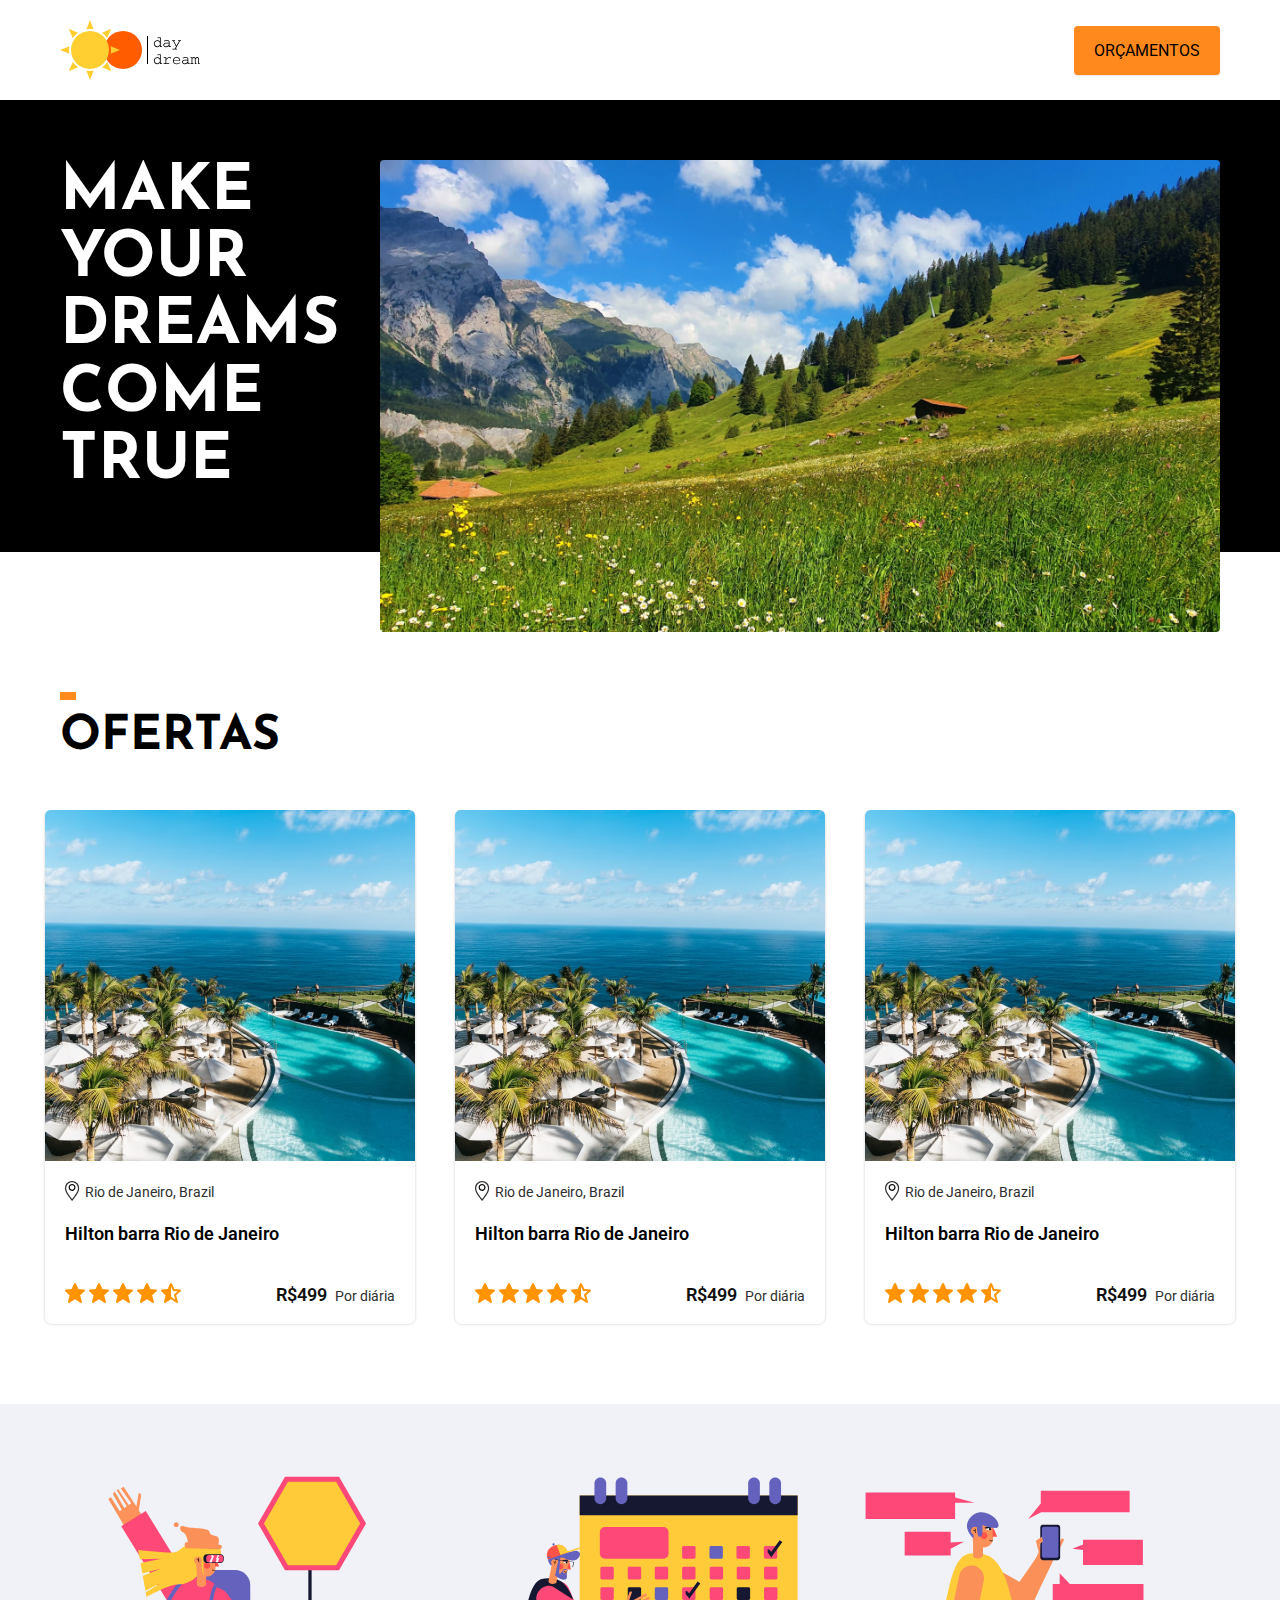
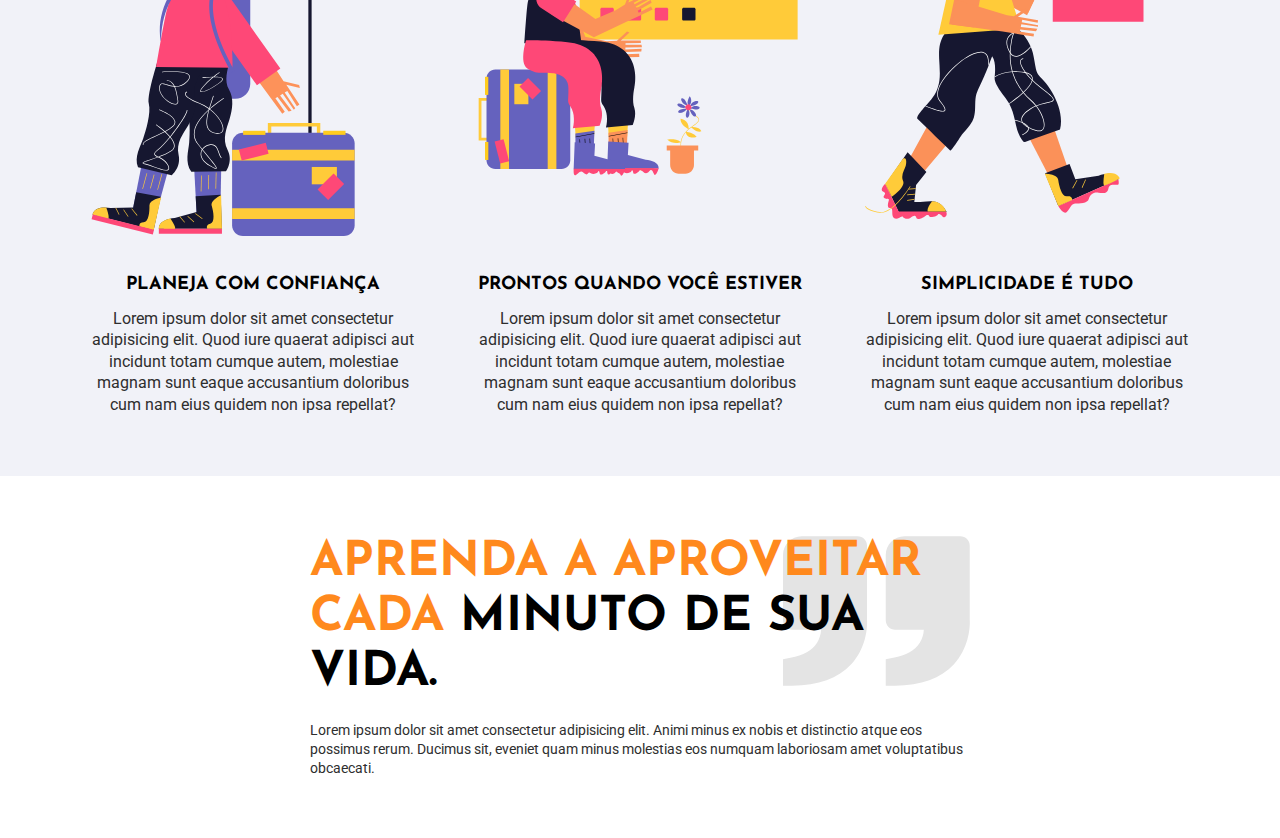
==== index.html @ c928464c "criação da seção de depoimentos" ====
<!DOCTYPE html>
<html lang="pt-br">

<head>
  <meta charset="UTF-8">
  <meta http-equiv="X-UA-Compatible" content="IE=edge">
  <meta name="viewport" content="width=device-width, initial-scale=1.0">

  <title>Day Dream - Home</title>
  <meta name="description" content="Make your dreams come true">

  <!-- CSS -->
  <link rel="icon" href="./img/logos/favicon.svg" type="image/svg+xml">
  <link rel="preload" href="./style/style.css" as="style">
  <link rel="stylesheet" href="./style/style.css">

  <!-- Fonts -->
  <link rel="preconnect" href="https://fonts.googleapis.com">
  <link rel="preconnect" href="https://fonts.gstatic.com" crossorigin>
  <link href="https://fonts.googleapis.com/css2?family=Josefin+Sans:wght@200;400;700&family=Roboto:wght@300;400;700&display=swap" rel="stylesheet">
</head>

<body>
  <header class="header-bg">
    <div class="container header">
      <a href="./">
        <img src="./img/day-dream.svg" alt="Day Dream logo">
      </a>

      <a href="./" class="botao">Orçamentos</a>
    </div>
  </header>

  <section class="introducao-bg" aria-label="Introdução">
    <div class="container introducao">
      <div class="introducao-conteudo">
        <h1>Make Your Dreams Come True</h1>
      </div>
      <picture>
        <source media="(max-width: 800px)" srcset="./img/fotos/foto-introducao.jpg">
        <img src="./img/fotos/foto-introducao.jpg" alt="Foto Suiça">
      </picture>
    </div>
  </section>

  <article class="ofertas-lista">
    <h2 class="container ofertas">Ofertas</h2>
    <ul>
      <a href="./">
        <li class="oferta-card">
          <img src="./img/fotos/foto-card.png" alt="Foto card">
          <div class="card-conteudo">
            <span class="card-localizacao color-2">Rio de Janeiro, Brazil</span>
            <p>Hilton barra Rio de Janeiro</p>
            <img class="card-stars" src="./img/icons/stars-rating.svg" alt="avaliacao">
            <p class="card-valor color-2">R$499 <span>Por diária</span></p>
          </div>
        </li>
      </a>
      <a href="./">
        <li class="oferta-card">
          <img src="./img/fotos/foto-card.png" alt="Foto card">
          <div class="card-conteudo">
            <span class="card-localizacao color-2">Rio de Janeiro, Brazil</span>
            <p>Hilton barra Rio de Janeiro</p>
            <img class="card-stars" src="./img/icons/stars-rating.svg" alt="avaliacao">
            <p class="card-valor color-2">R$499 <span>Por diária</span></p>
          </div>
        </li>
      </a>
      <a href="./">
        <li class="oferta-card">
          <img src="./img/fotos/foto-card.png" alt="Foto card">
          <div class="card-conteudo">
            <span class="card-localizacao color-2">Rio de Janeiro, Brazil</span>
            <p>Hilton barra Rio de Janeiro</p>
            <img class="card-stars" src="./img/icons/stars-rating.svg" alt="avaliacao">
            <p class="card-valor color-2">R$499 <span>Por diária</span></p>
          </div>
        </li>
      </a>
    </ul>
  </article>

  <section class="vantagens-bg" aria-label="Vantagens">
    <div class="vantagens container">
      <ul>
        <li>
          <img src="./img/illustrations/vantagens-img-2.svg" alt="Ilustração 2">
          <div class="vantagens-conteudo">
            <h3>Planeja com confiança</h3>
            <p>Lorem ipsum dolor sit amet consectetur adipisicing elit. Quod iure quaerat adipisci aut incidunt totam cumque autem, molestiae magnam sunt eaque accusantium doloribus cum nam eius quidem non ipsa repellat?</p>
          </div>
        </li>
        <li>
          <img src="./img/illustrations/vantagens-img-1.svg" alt="Ilustração 1">
          <div class="vantagens-conteudo">
            <h3>Prontos quando você estiver</h3>
            <p>Lorem ipsum dolor sit amet consectetur adipisicing elit. Quod iure quaerat adipisci aut incidunt totam cumque autem, molestiae magnam sunt eaque accusantium doloribus cum nam eius quidem non ipsa repellat?</p>
          </div>
        </li>
        <li>
          <img src="./img/illustrations/vantagens-img-3.svg" alt="Ilustração 3">
          <div class="vantagens-conteudo">
            <h3>Simplicidade é tudo</h3>
            <p>Lorem ipsum dolor sit amet consectetur adipisicing elit. Quod iure quaerat adipisci aut incidunt totam cumque autem, molestiae magnam sunt eaque accusantium doloribus cum nam eius quidem non ipsa repellat?</p>
          </div>
        </li>
      </ul>
    </div>
  </section>

  <article class="depoimento-bg">
    <div class="container depoimento">
      <h2 class="color-5">Aprenda a aproveitar cada <span class="color-1">minuto de sua vida.</span></h2>
      <p>Lorem ipsum dolor sit amet consectetur adipisicing elit.
        Animi minus ex nobis et distinctio atque eos possimus rerum.
        Ducimus sit, eveniet quam minus molestias eos numquam laboriosam amet voluptatibus obcaecati.</p>
    </div>
  </article>
</body>

</html>
---- style/style.css ----
/* Global */
@import "./global/global.css";
@import "./global/header.css";

/* Utilidades */
@import "./utilidades/cores.css";
@import "./utilidades/componentes.css";

/* Home */
@import "./home/introducao.css";
@import "./home/ofertas.css";
@import "./home/vantagens.css";
@import "./home/depoimento.css";
---- style/style.css ----
/* Global */
@import "./global/global.css";
@import "./global/header.css";

/* Utilidades */
@import "./utilidades/cores.css";
@import "./utilidades/componentes.css";

/* Home */
@import "./home/introducao.css";
@import "./home/ofertas.css";
@import "./home/vantagens.css";
@import "./home/depoimento.css";
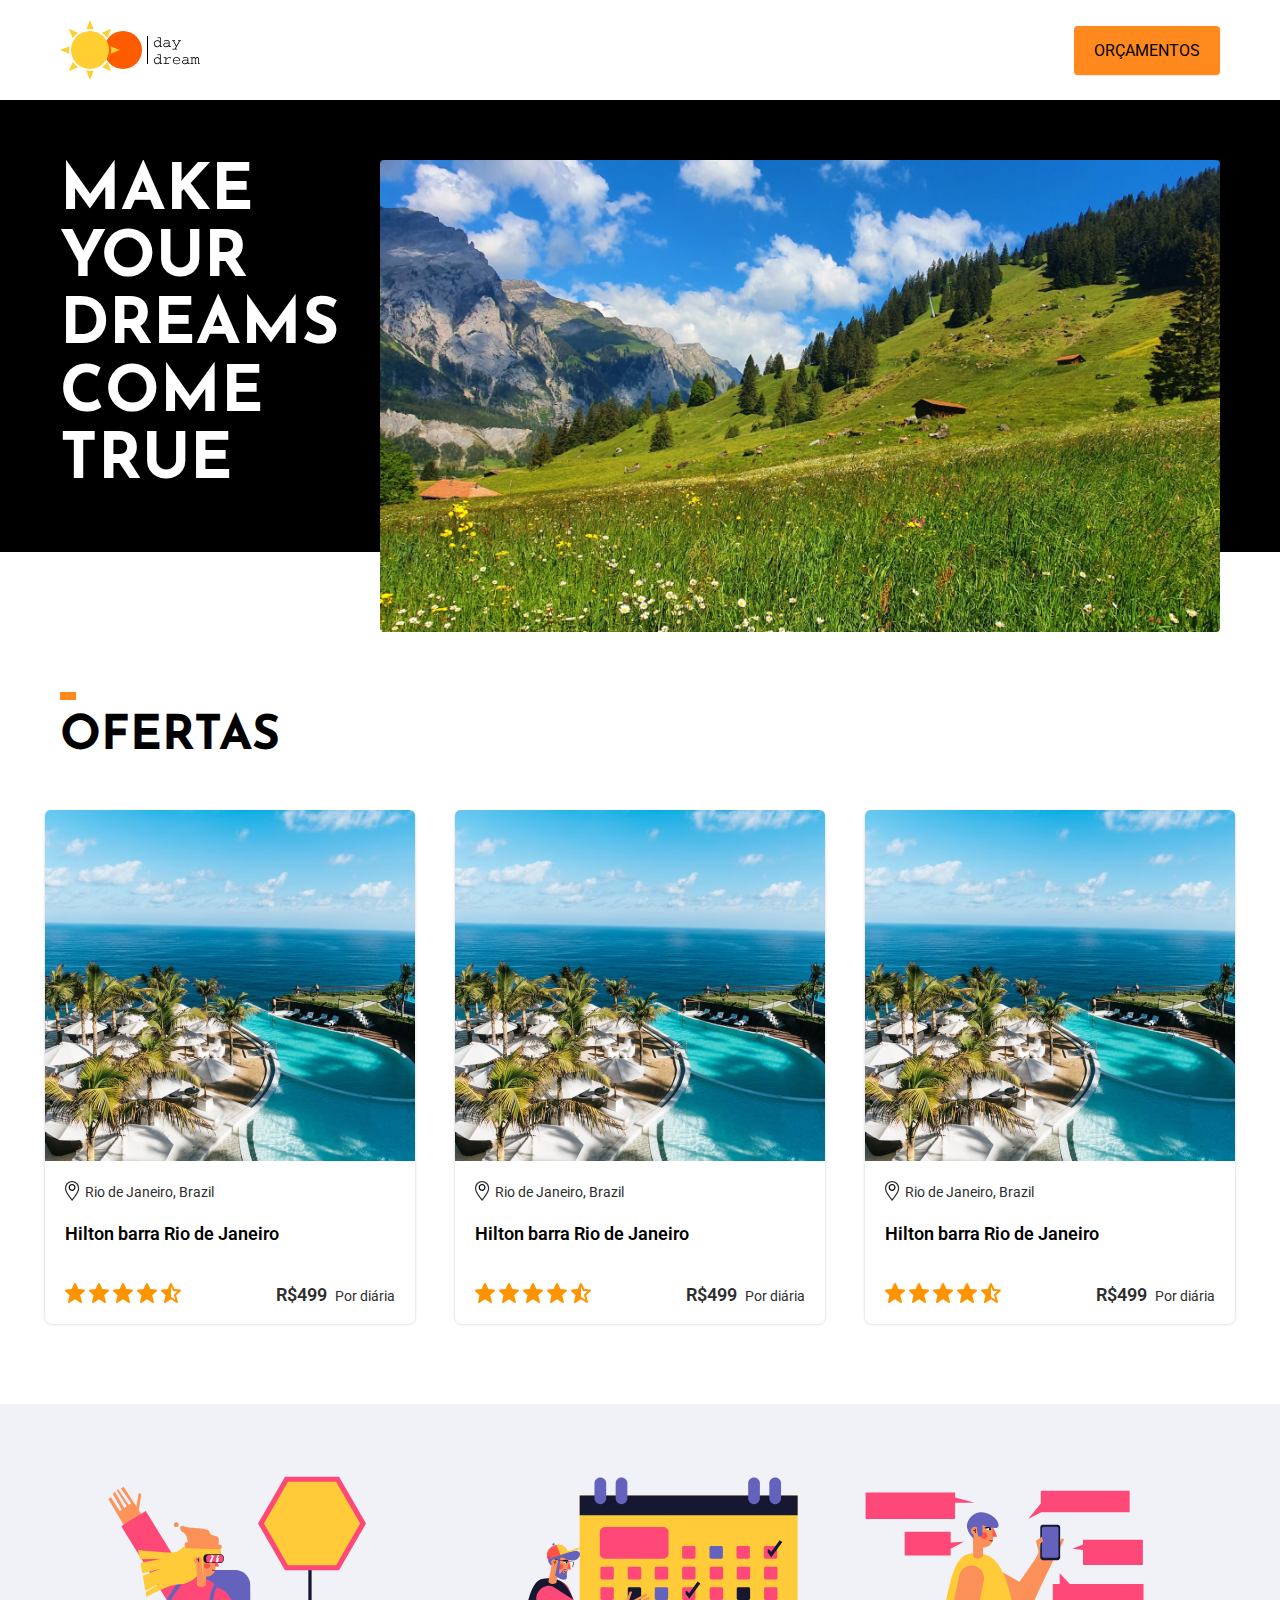
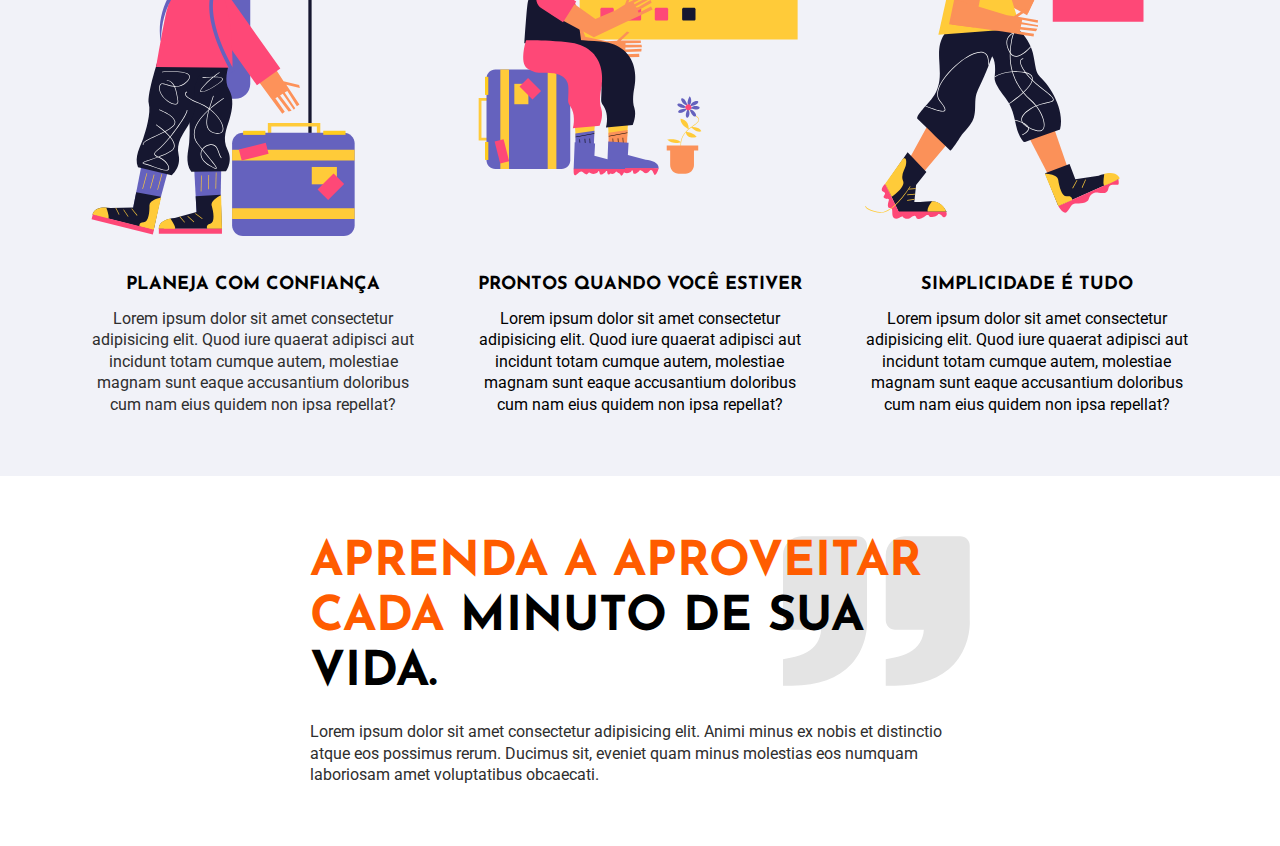
==== commit 9b447e49: "ajustes na seção de depoimento e responsividade" ====
--- a/index.html
+++ b/index.html
@@ -50,10 +50,10 @@
         <li class="oferta-card">
           <img src="./img/fotos/foto-card.png" alt="Foto card">
           <div class="card-conteudo">
-            <span class="card-localizacao color-2">Rio de Janeiro, Brazil</span>
+            <span class="card-localizacao color-3">Rio de Janeiro, Brazil</span>
             <p>Hilton barra Rio de Janeiro</p>
             <img class="card-stars" src="./img/icons/stars-rating.svg" alt="avaliacao">
-            <p class="card-valor color-2">R$499 <span>Por diária</span></p>
+            <p class="card-valor color-3">R$499 <span>Por diária</span></p>
           </div>
         </li>
       </a>
@@ -61,10 +61,10 @@
         <li class="oferta-card">
           <img src="./img/fotos/foto-card.png" alt="Foto card">
           <div class="card-conteudo">
-            <span class="card-localizacao color-2">Rio de Janeiro, Brazil</span>
+            <span class="card-localizacao color-3">Rio de Janeiro, Brazil</span>
             <p>Hilton barra Rio de Janeiro</p>
             <img class="card-stars" src="./img/icons/stars-rating.svg" alt="avaliacao">
-            <p class="card-valor color-2">R$499 <span>Por diária</span></p>
+            <p class="card-valor color-3">R$499 <span>Por diária</span></p>
           </div>
         </li>
       </a>
@@ -72,10 +72,10 @@
         <li class="oferta-card">
           <img src="./img/fotos/foto-card.png" alt="Foto card">
           <div class="card-conteudo">
-            <span class="card-localizacao color-2">Rio de Janeiro, Brazil</span>
+            <span class="card-localizacao color-3">Rio de Janeiro, Brazil</span>
             <p>Hilton barra Rio de Janeiro</p>
             <img class="card-stars" src="./img/icons/stars-rating.svg" alt="avaliacao">
-            <p class="card-valor color-2">R$499 <span>Por diária</span></p>
+            <p class="card-valor color-3">R$499 <span>Por diária</span></p>
           </div>
         </li>
       </a>
@@ -89,7 +89,7 @@
           <img src="./img/illustrations/vantagens-img-2.svg" alt="Ilustração 2">
           <div class="vantagens-conteudo">
             <h3>Planeja com confiança</h3>
-            <p>Lorem ipsum dolor sit amet consectetur adipisicing elit. Quod iure quaerat adipisci aut incidunt totam cumque autem, molestiae magnam sunt eaque accusantium doloribus cum nam eius quidem non ipsa repellat?</p>
+            <p class="color-3">Lorem ipsum dolor sit amet consectetur adipisicing elit. Quod iure quaerat adipisci aut incidunt totam cumque autem, molestiae magnam sunt eaque accusantium doloribus cum nam eius quidem non ipsa repellat?</p>
           </div>
         </li>
         <li>
@@ -112,8 +112,8 @@
 
   <article class="depoimento-bg">
     <div class="container depoimento">
-      <h2 class="color-5">Aprenda a aproveitar cada <span class="color-1">minuto de sua vida.</span></h2>
-      <p>Lorem ipsum dolor sit amet consectetur adipisicing elit.
+      <h2 class="color-6">Aprenda a aproveitar cada <span class="color-1">minuto de sua vida.</span></h2>
+      <p class="color-3">Lorem ipsum dolor sit amet consectetur adipisicing elit.
         Animi minus ex nobis et distinctio atque eos possimus rerum.
         Ducimus sit, eveniet quam minus molestias eos numquam laboriosam amet voluptatibus obcaecati.</p>
     </div>
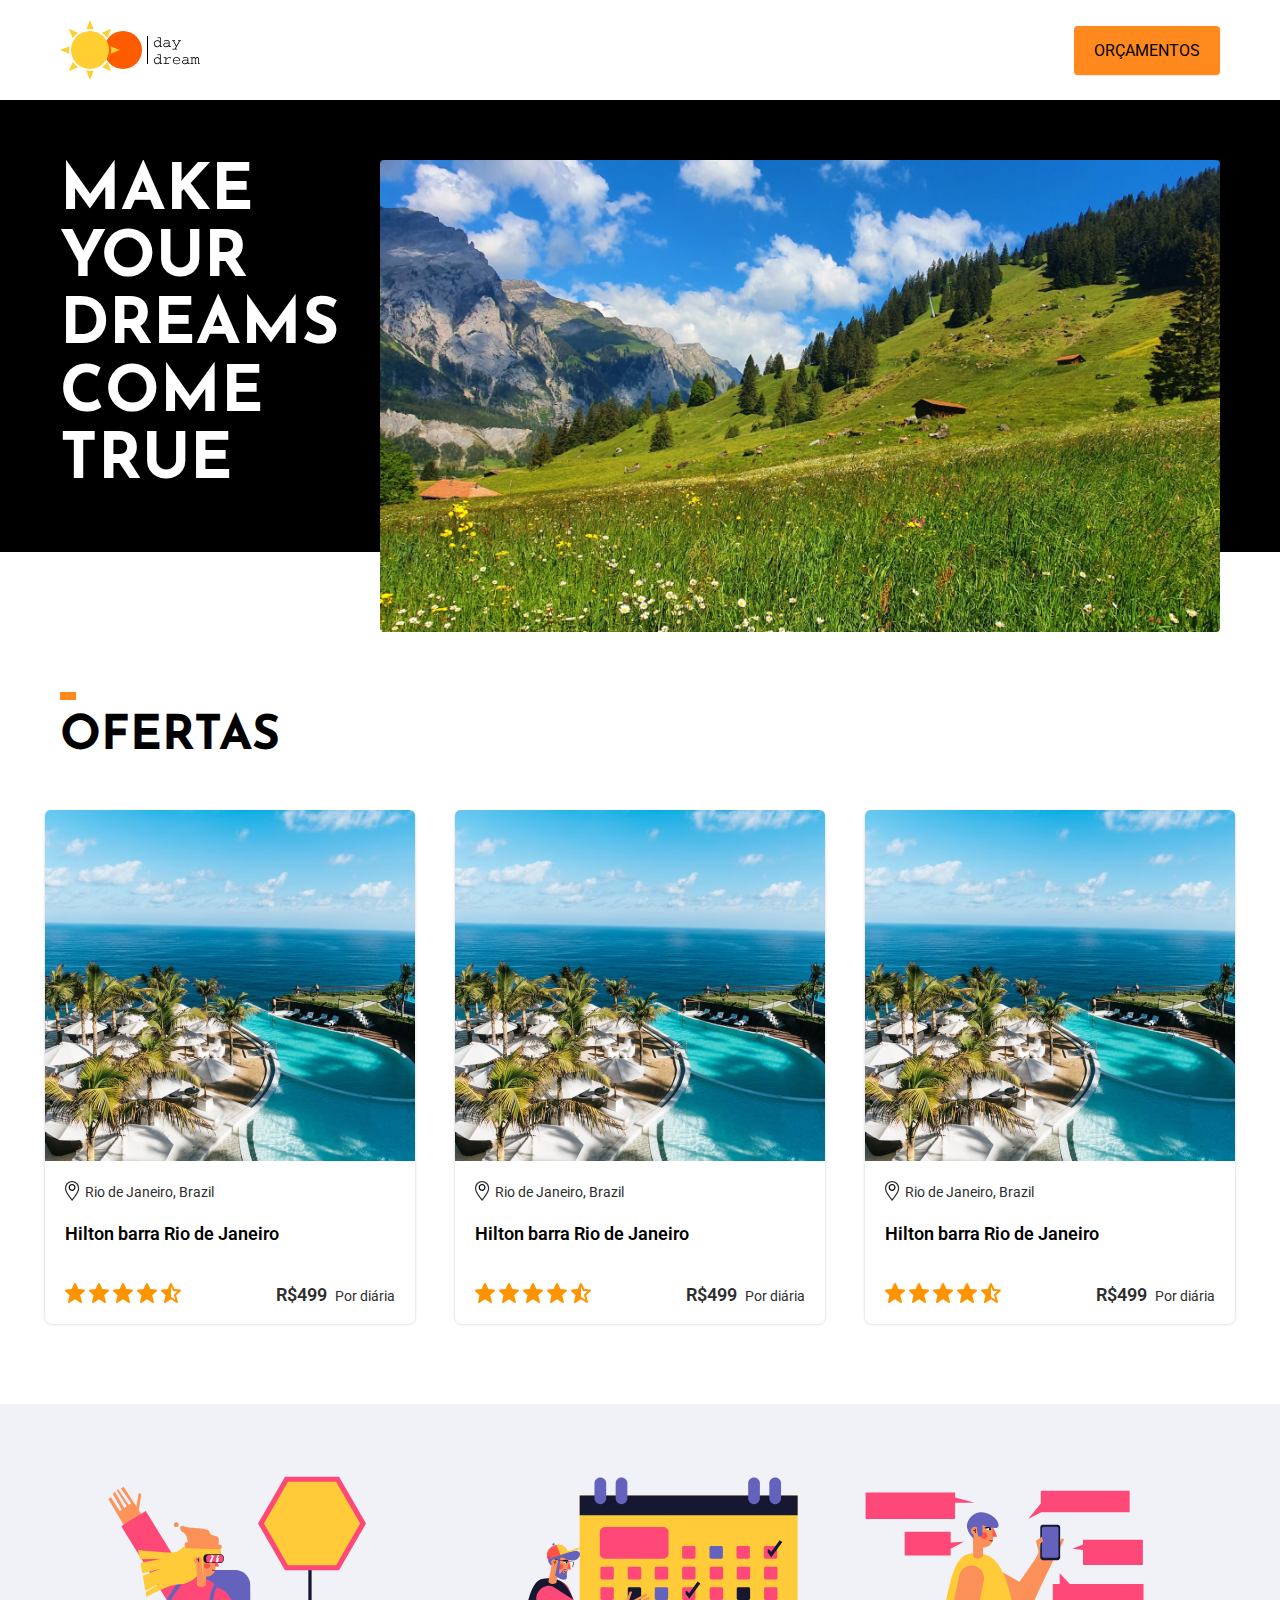
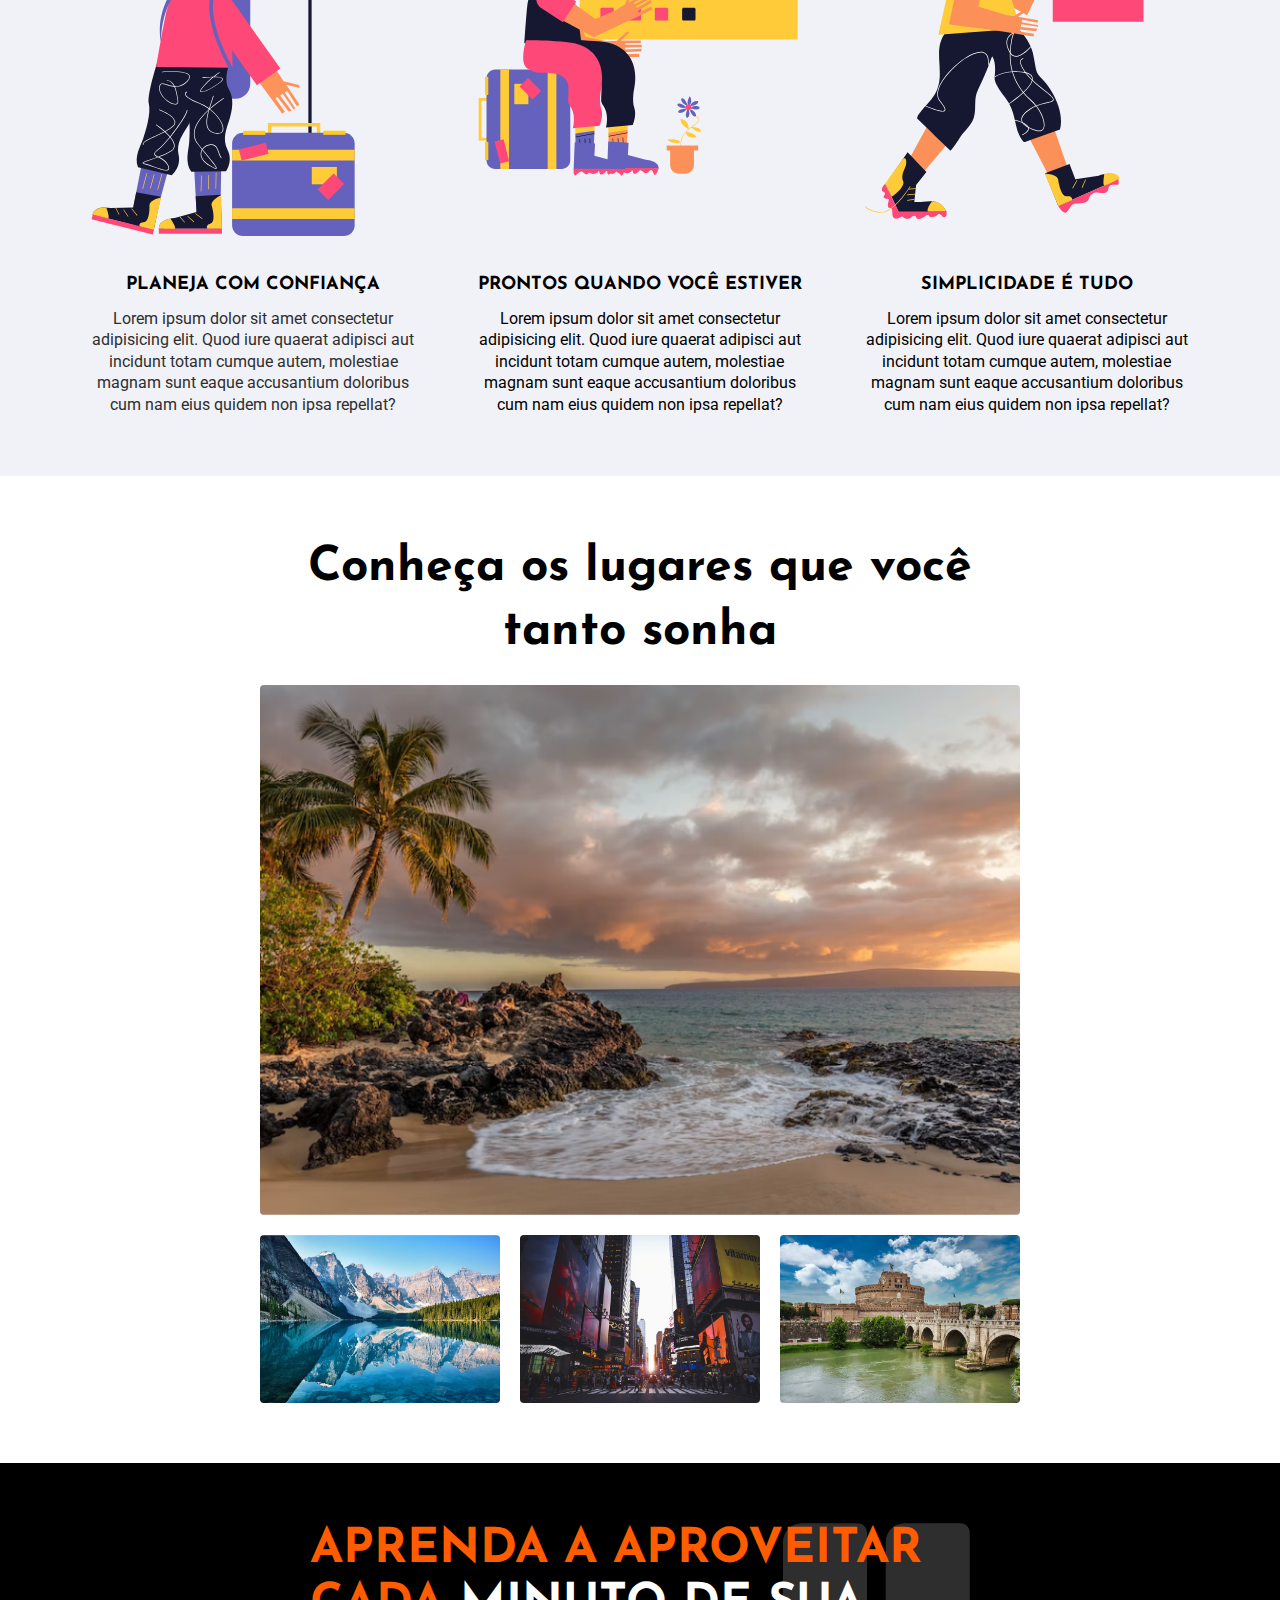
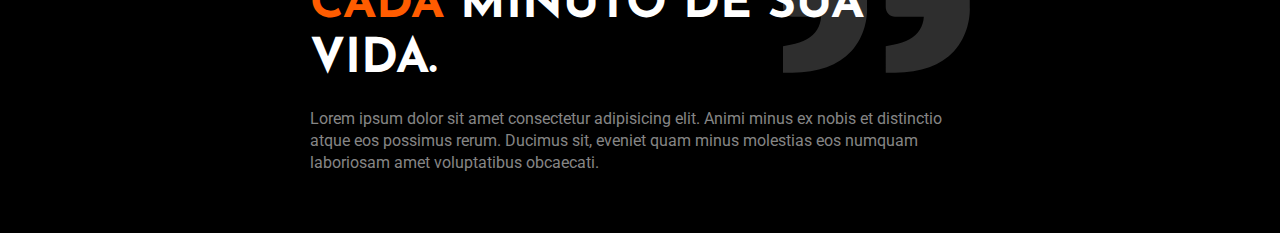
==== commit bd91c359: "criação da seção da galeria e ajustes na seção de depoimento" ====
--- a/index.html
+++ b/index.html
@@ -110,10 +110,22 @@
     </div>
   </section>
 
+  <section class="galeria-bg">
+    <div class="container galeria">
+      <h2>Conheça os lugares que você tanto sonha</h2>
+      <div class="galeria-imgs">
+        <img src="./img/fotos/landscape-1.png" alt="Paisagem 1">
+        <img src="./img/fotos/landscape-2.png" alt="Paisagem 2">
+        <img src="./img/fotos/landscape-3.png" alt="Paisagem 3">
+        <img src="./img/fotos/landscape-4.png" alt="Paisagem 4">
+      </div>
+    </div>
+  </section>
+
   <article class="depoimento-bg">
     <div class="container depoimento">
-      <h2 class="color-6">Aprenda a aproveitar cada <span class="color-1">minuto de sua vida.</span></h2>
-      <p class="color-3">Lorem ipsum dolor sit amet consectetur adipisicing elit.
+      <h2 class="color-6">Aprenda a aproveitar cada <span class="color-0">minuto de sua vida.</span></h2>
+      <p class="color-4">Lorem ipsum dolor sit amet consectetur adipisicing elit.
         Animi minus ex nobis et distinctio atque eos possimus rerum.
         Ducimus sit, eveniet quam minus molestias eos numquam laboriosam amet voluptatibus obcaecati.</p>
     </div>
--- a/style/style.css
+++ b/style/style.css
@@ -11,3 +11,4 @@
 @import "./home/ofertas.css";
 @import "./home/vantagens.css";
 @import "./home/depoimento.css";
+@import "./home/galeria.css";
--- a/style/style.css
+++ b/style/style.css
@@ -11,3 +11,4 @@
 @import "./home/ofertas.css";
 @import "./home/vantagens.css";
 @import "./home/depoimento.css";
+@import "./home/galeria.css";
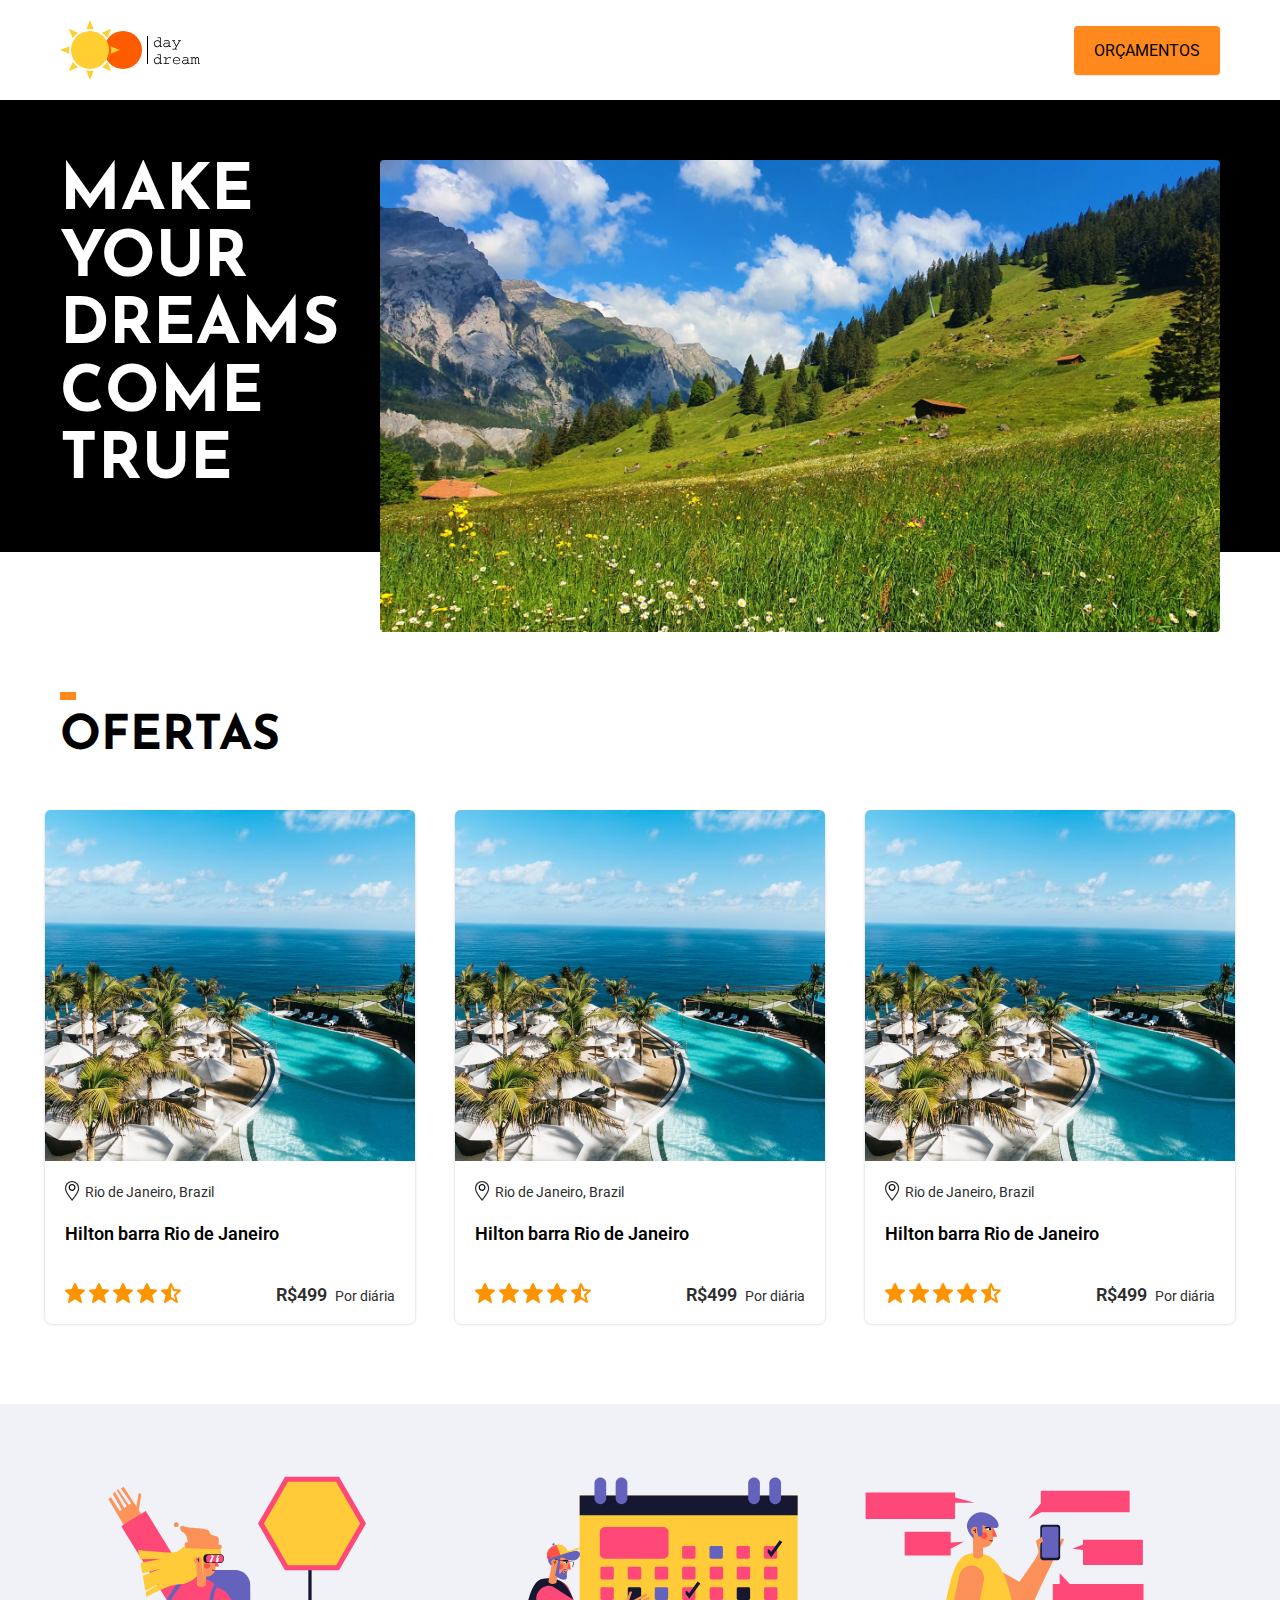
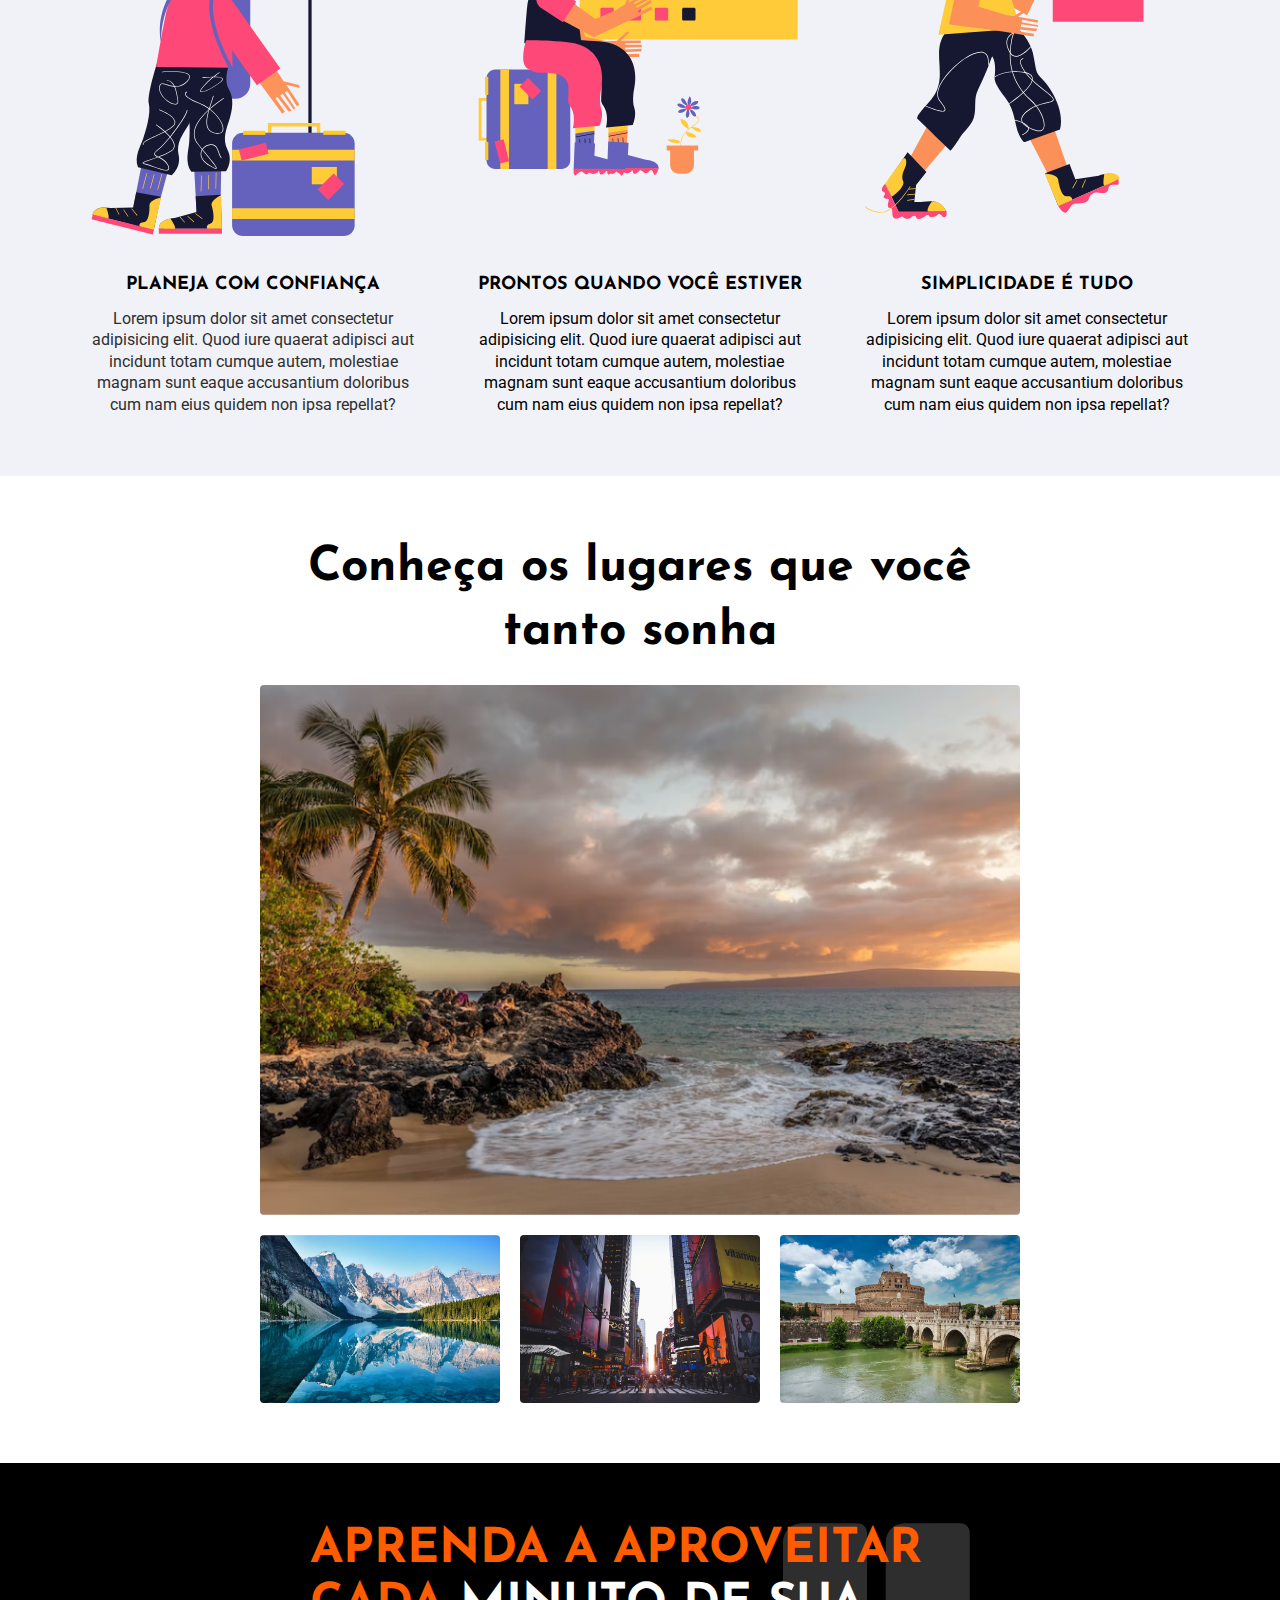
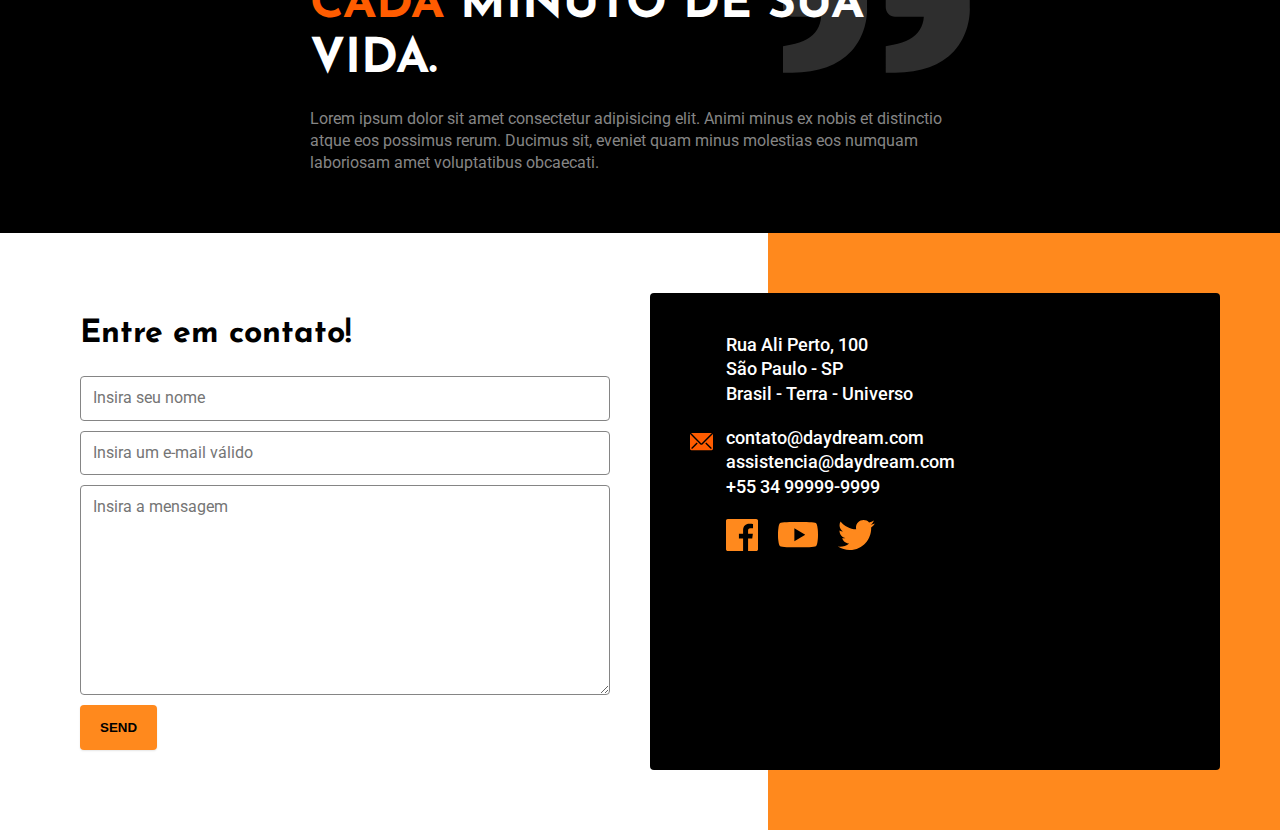
==== commit 55721dc1: "criação da seção de contato" ====
--- a/index.html
+++ b/index.html
@@ -110,7 +110,7 @@
     </div>
   </section>
 
-  <section class="galeria-bg">
+  <section class="galeria-bg" aria-label="Galeria">
     <div class="container galeria">
       <h2>Conheça os lugares que você tanto sonha</h2>
       <div class="galeria-imgs">
@@ -130,6 +130,44 @@
         Ducimus sit, eveniet quam minus molestias eos numquam laboriosam amet voluptatibus obcaecati.</p>
     </div>
   </article>
+
+  <article class="contato-bg">
+    <div class="contato container">
+      <section class="contato-formulario" aria-label="Formulário Contato">
+        <h2>Entre em contato!</h2>
+        <form class='form' action="./">
+          <input type="text" name="nome" id="nome" placeholder="Insira seu nome">
+          <input type="email" name="email" id="email" placeholder="Insira um e-mail válido">
+          <textarea name="message" id="message" cols="30" rows="10" placeholder="Insira a mensagem"></textarea>
+          <button class="botao bold">Send</button>
+        </form>
+      </section>
+      <section class="contato-dados color-0" aria-label="Dados Contato">
+        <div class="contato-endereco">
+          <p>Rua Ali Perto, 100</p>
+          <p>São Paulo - SP</p>
+          <p>Brasil - Terra - Universo</p>
+        </div>
+        <address class="contato-meios">
+          <a href="mailto:contato@daydream.com">contato@daydream.com</a>
+          <a href="mailto:assistencia@daydream.com">assistencia@daydream.com</a>
+          <a href="tel:+5534999999999">+55 34 99999-9999</a>
+        </address>
+        <div class="contato-redes">
+          <a href="./">
+            <img src="./img/social/facebook.svg" alt="Facebook">
+          </a>
+          <a href="./">
+            <img src="./img/social/youtube.svg" alt="Youtube">
+          </a>
+          <a href="./">
+            <img src="./img/social/twitter.svg" alt="Twitter">
+          </a>
+        </div>
+      </section>
+    </div>
+  </article>
+
 </body>
 
 </html>--- a/style/style.css
+++ b/style/style.css
@@ -12,3 +12,4 @@
 @import "./home/vantagens.css";
 @import "./home/depoimento.css";
 @import "./home/galeria.css";
+@import "./home/contato.css";
--- a/style/style.css
+++ b/style/style.css
@@ -12,3 +12,4 @@
 @import "./home/vantagens.css";
 @import "./home/depoimento.css";
 @import "./home/galeria.css";
+@import "./home/contato.css";
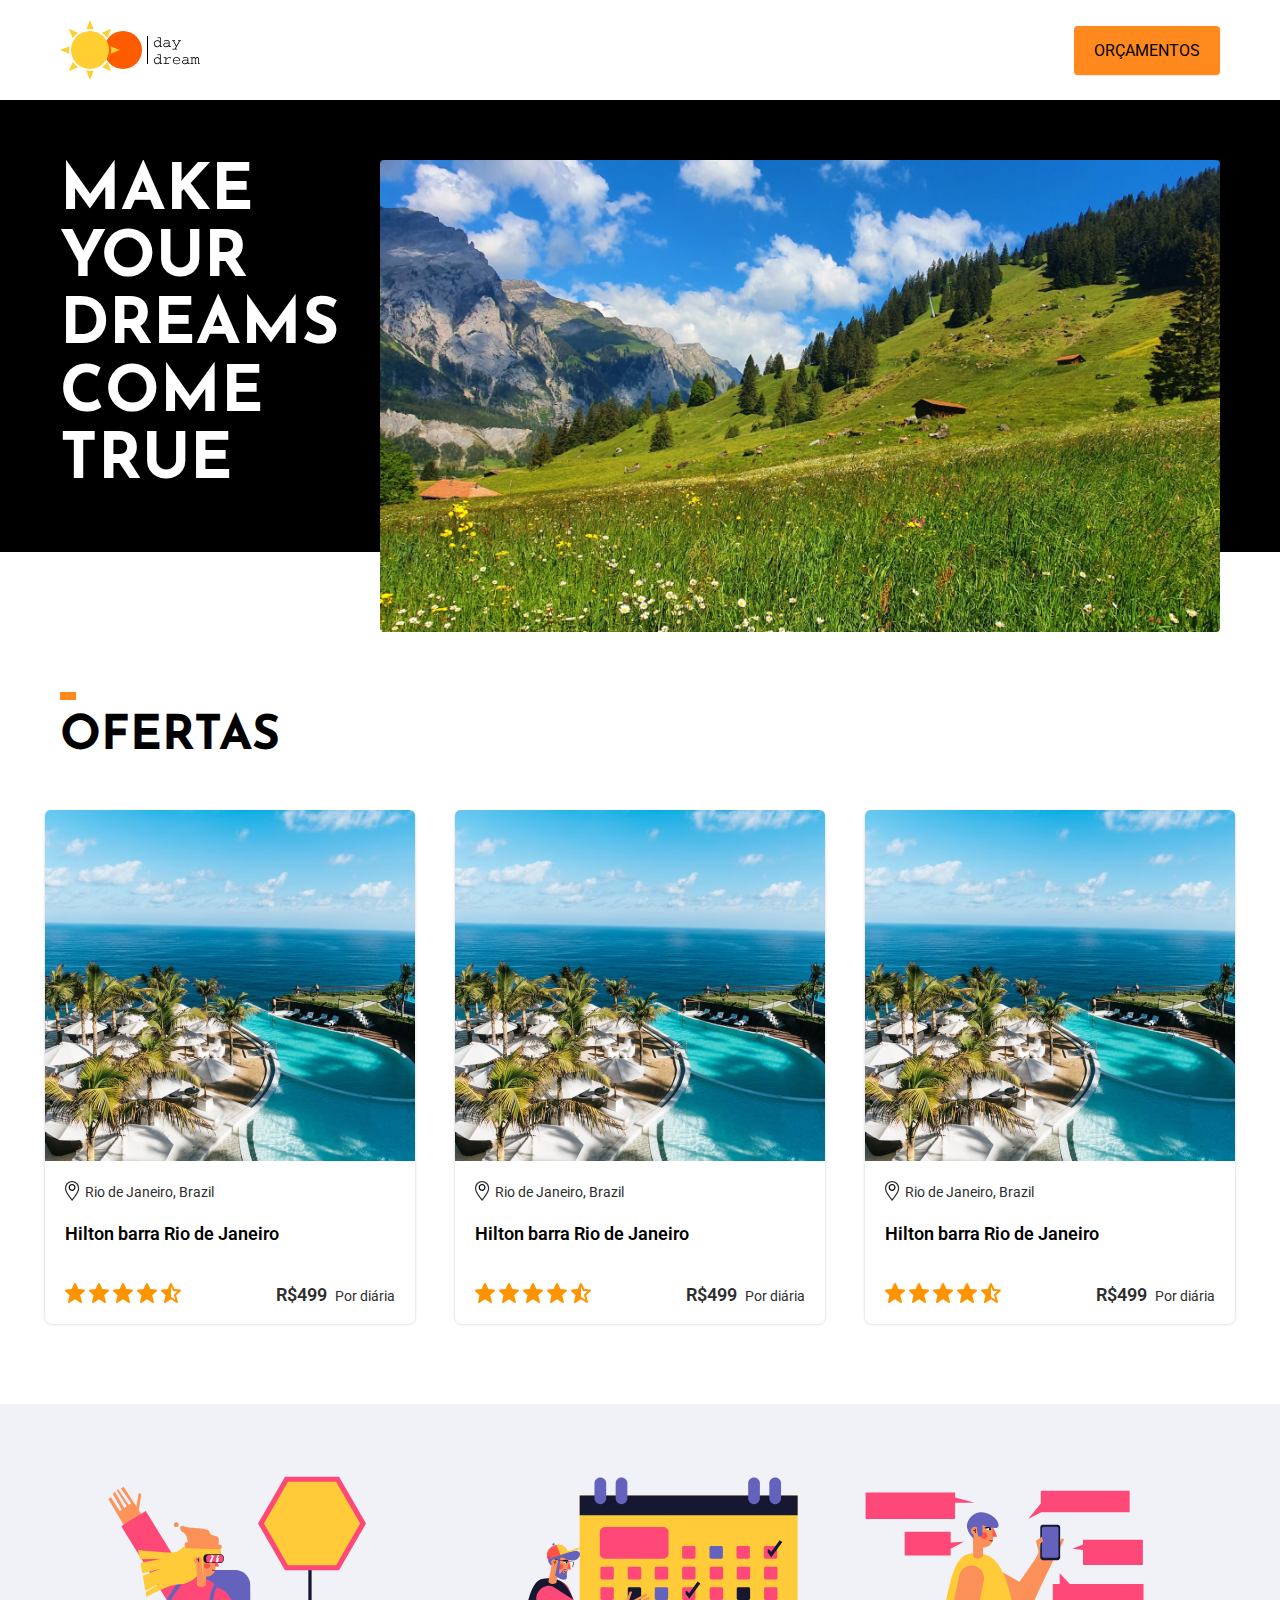
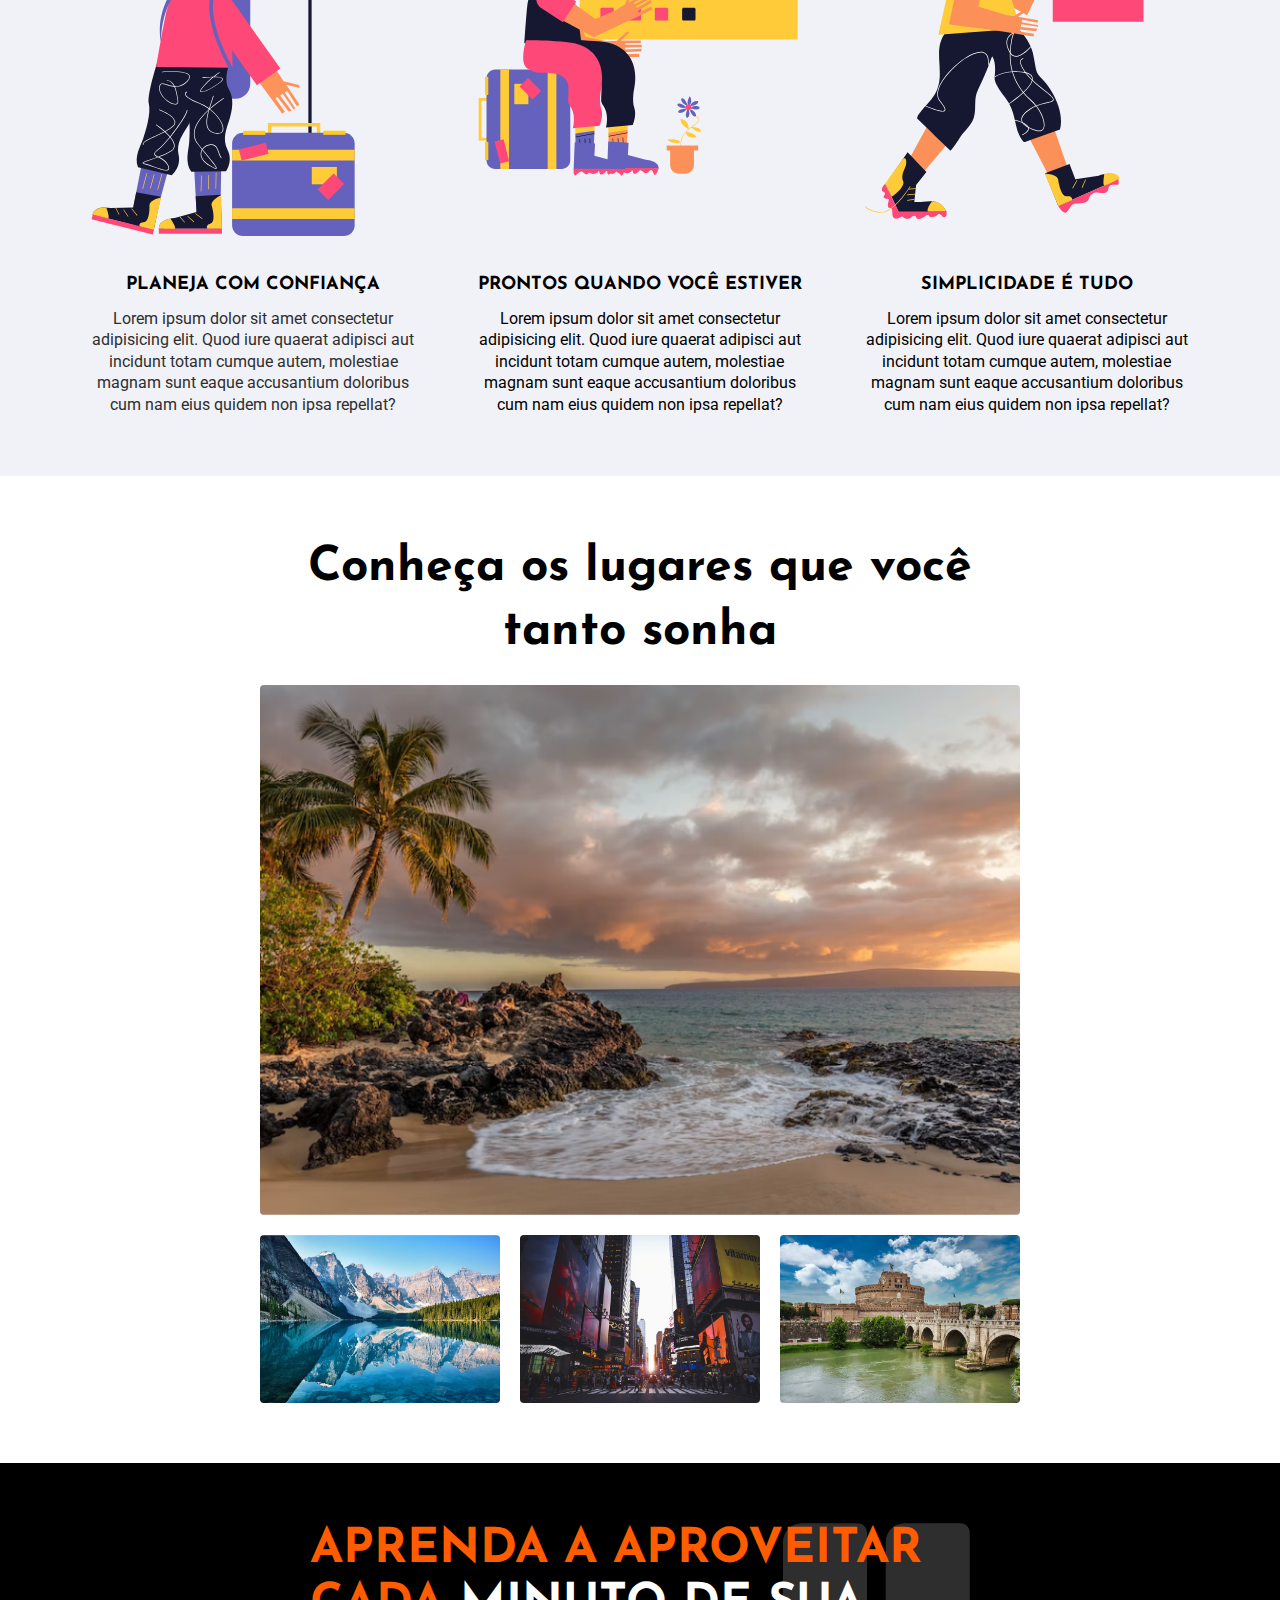
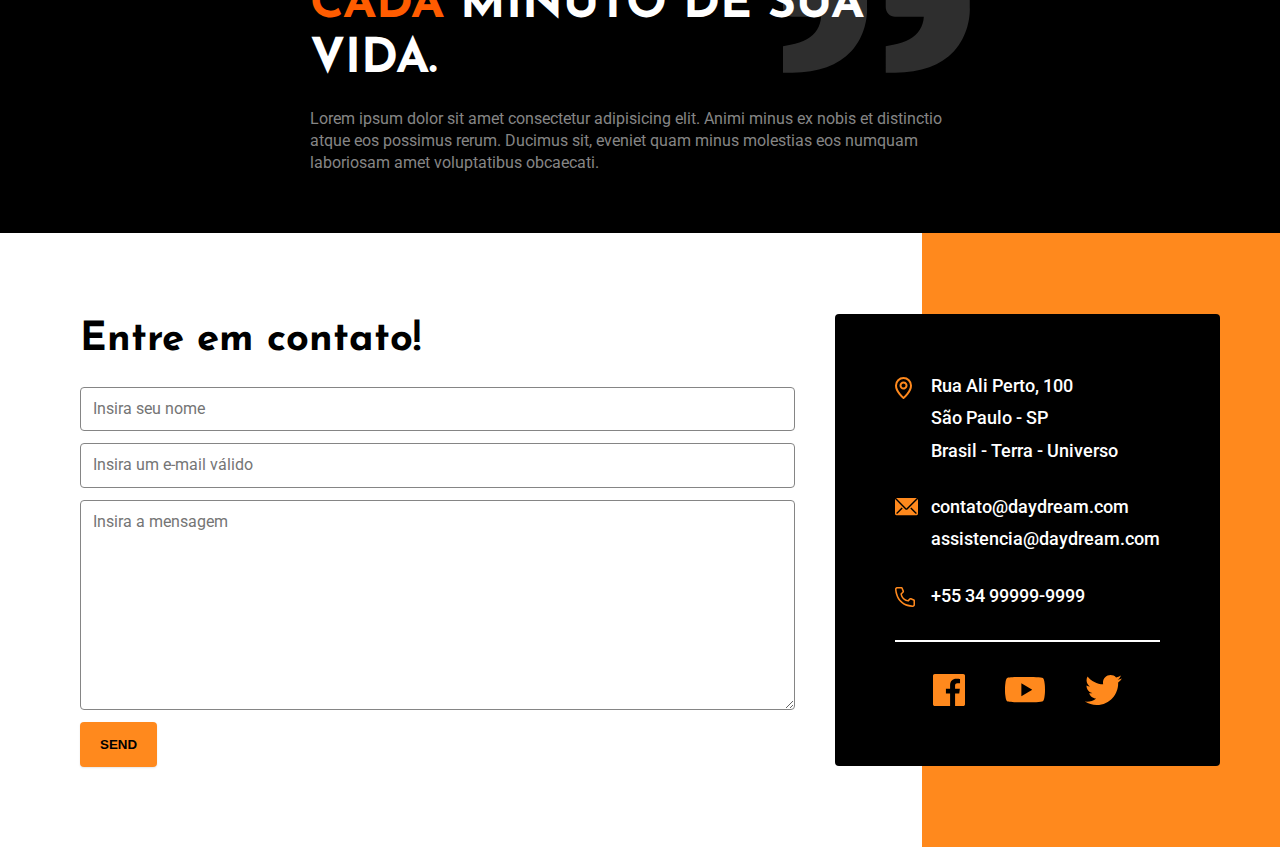
==== commit 60b548eb: "criação da seção de contato" ====
--- a/index.html
+++ b/index.html
@@ -143,26 +143,28 @@
         </form>
       </section>
       <section class="contato-dados color-0" aria-label="Dados Contato">
-        <div class="contato-endereco">
-          <p>Rua Ali Perto, 100</p>
-          <p>São Paulo - SP</p>
-          <p>Brasil - Terra - Universo</p>
-        </div>
-        <address class="contato-meios">
-          <a href="mailto:contato@daydream.com">contato@daydream.com</a>
-          <a href="mailto:assistencia@daydream.com">assistencia@daydream.com</a>
-          <a href="tel:+5534999999999">+55 34 99999-9999</a>
-        </address>
-        <div class="contato-redes">
-          <a href="./">
-            <img src="./img/social/facebook.svg" alt="Facebook">
-          </a>
-          <a href="./">
-            <img src="./img/social/youtube.svg" alt="Youtube">
-          </a>
-          <a href="./">
-            <img src="./img/social/twitter.svg" alt="Twitter">
-          </a>
+        <div class="contato-box">
+          <div class="contato-endereco">
+            <p>Rua Ali Perto, 100</p>
+            <p>São Paulo - SP</p>
+            <p>Brasil - Terra - Universo</p>
+          </div>
+          <address class="contato-meios">
+            <a href="mailto:contato@daydream.com">contato@daydream.com</a>
+            <a href="mailto:assistencia@daydream.com">assistencia@daydream.com</a>
+            <a href="tel:+5534999999999">+55 34 99999-9999</a>
+          </address>
+          <div class="contato-redes">
+            <a href="./">
+              <img src="./img/social/facebook.svg" alt="Facebook">
+            </a>
+            <a href="./">
+              <img src="./img/social/youtube.svg" alt="Youtube">
+            </a>
+            <a href="./">
+              <img src="./img/social/twitter.svg" alt="Twitter">
+            </a>
+          </div>
         </div>
       </section>
     </div>
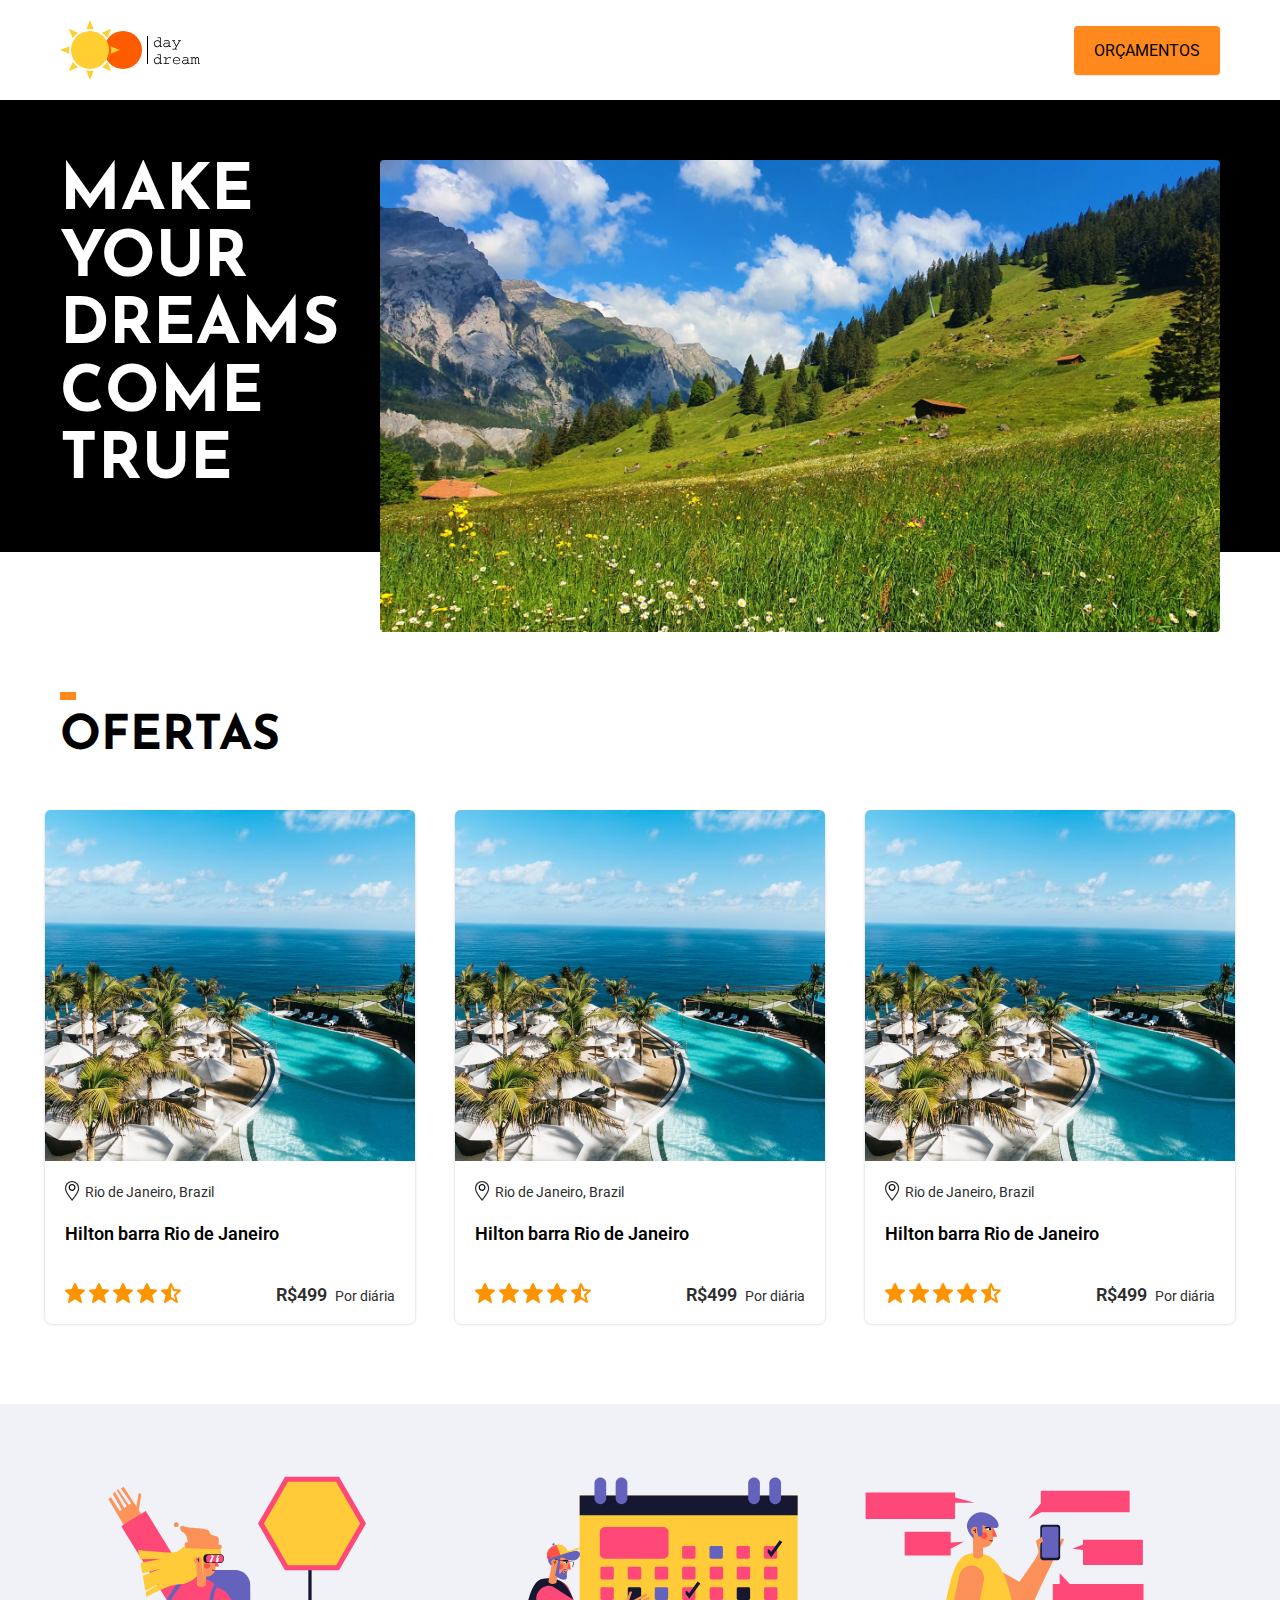
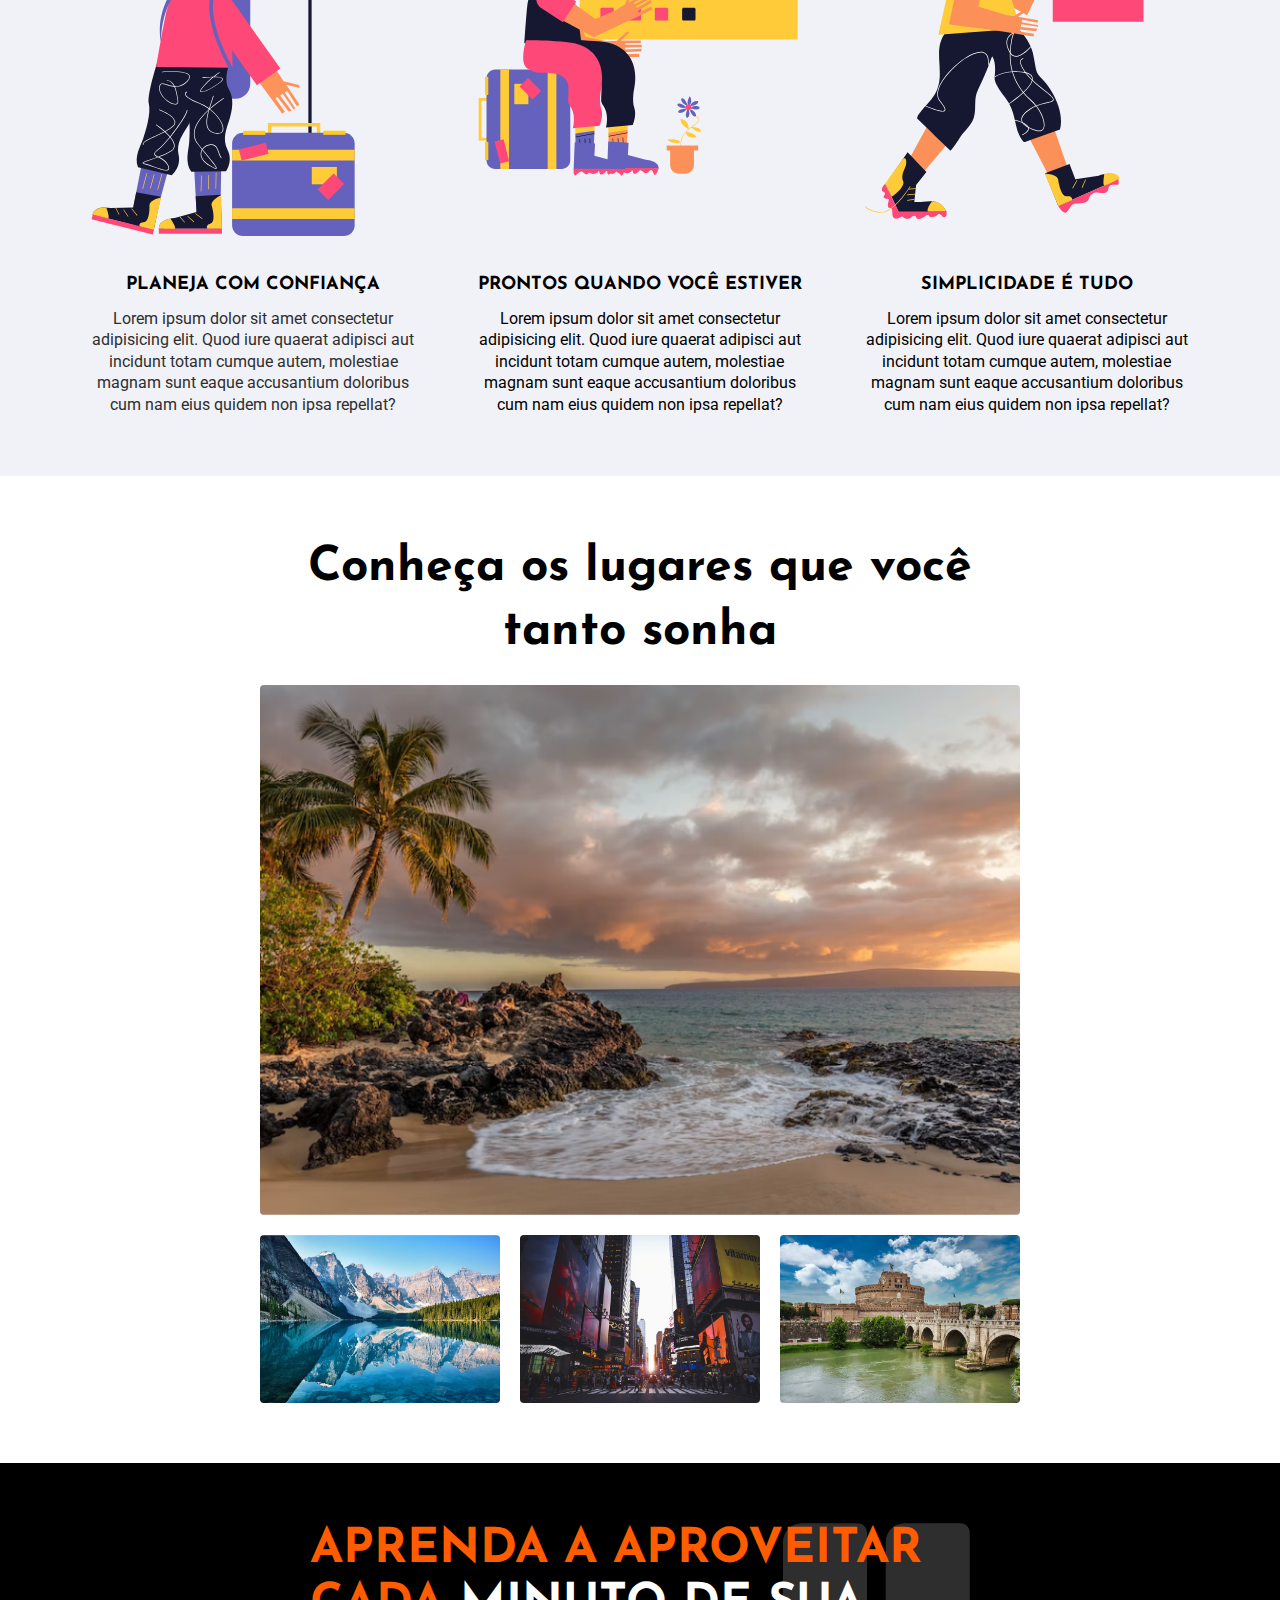
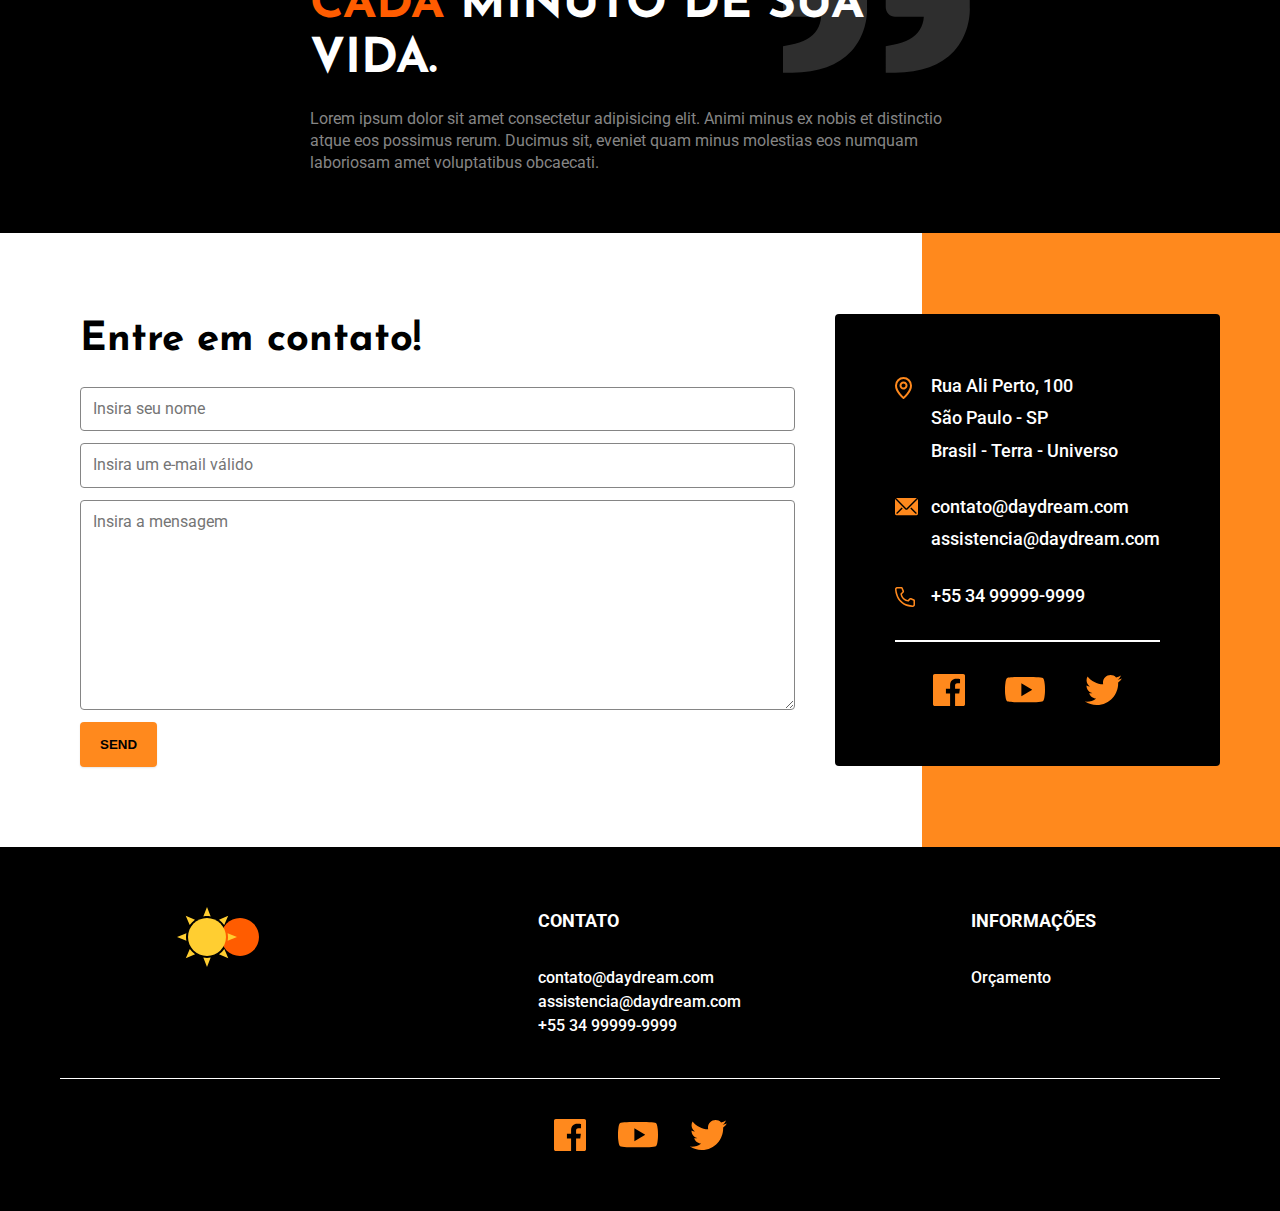
==== commit cbf87693: "criação do footer" ====
--- a/index.html
+++ b/index.html
@@ -169,7 +169,36 @@
       </section>
     </div>
   </article>
-
+  <footer class="footer-bg">
+    <div class="footer container">
+      <div class="footer-dados">
+        <img src="./img/day-dream.svg" alt="Logo Rodapé">
+        <ul class="footer-contato">
+          <h3>Contato</h3>
+          <li><a href="mailto:contato@daydream.com">contato@daydream.com</a></li>
+          <li><a href="mailto:assistencia@daydream.com">assistencia@daydream.com</a></li>
+          <li><a href="tel:+5534999999999">+55 34 99999-9999</a></li>
+        </ul>
+        <div class="footer-informacoes">
+          <h3>Informações</h3>
+          <div>
+            <a href="./">Orçamento</a>
+          </div>
+        </div>
+      </div>
+      <div class="footer-redes">
+        <a href="./">
+          <img src="./img/social/facebook.svg" alt="Facebook">
+        </a>
+        <a href="./">
+          <img src="./img/social/youtube.svg" alt="Youtube">
+        </a>
+        <a href="./">
+          <img src="./img/social/twitter.svg" alt="Twitter">
+        </a>
+      </div>
+    </div>
+  </footer>
 </body>
 
 </html>--- a/style/style.css
+++ b/style/style.css
@@ -13,3 +13,4 @@
 @import "./home/depoimento.css";
 @import "./home/galeria.css";
 @import "./home/contato.css";
+@import "./home/footer.css";
--- a/style/style.css
+++ b/style/style.css
@@ -13,3 +13,4 @@
 @import "./home/depoimento.css";
 @import "./home/galeria.css";
 @import "./home/contato.css";
+@import "./home/footer.css";
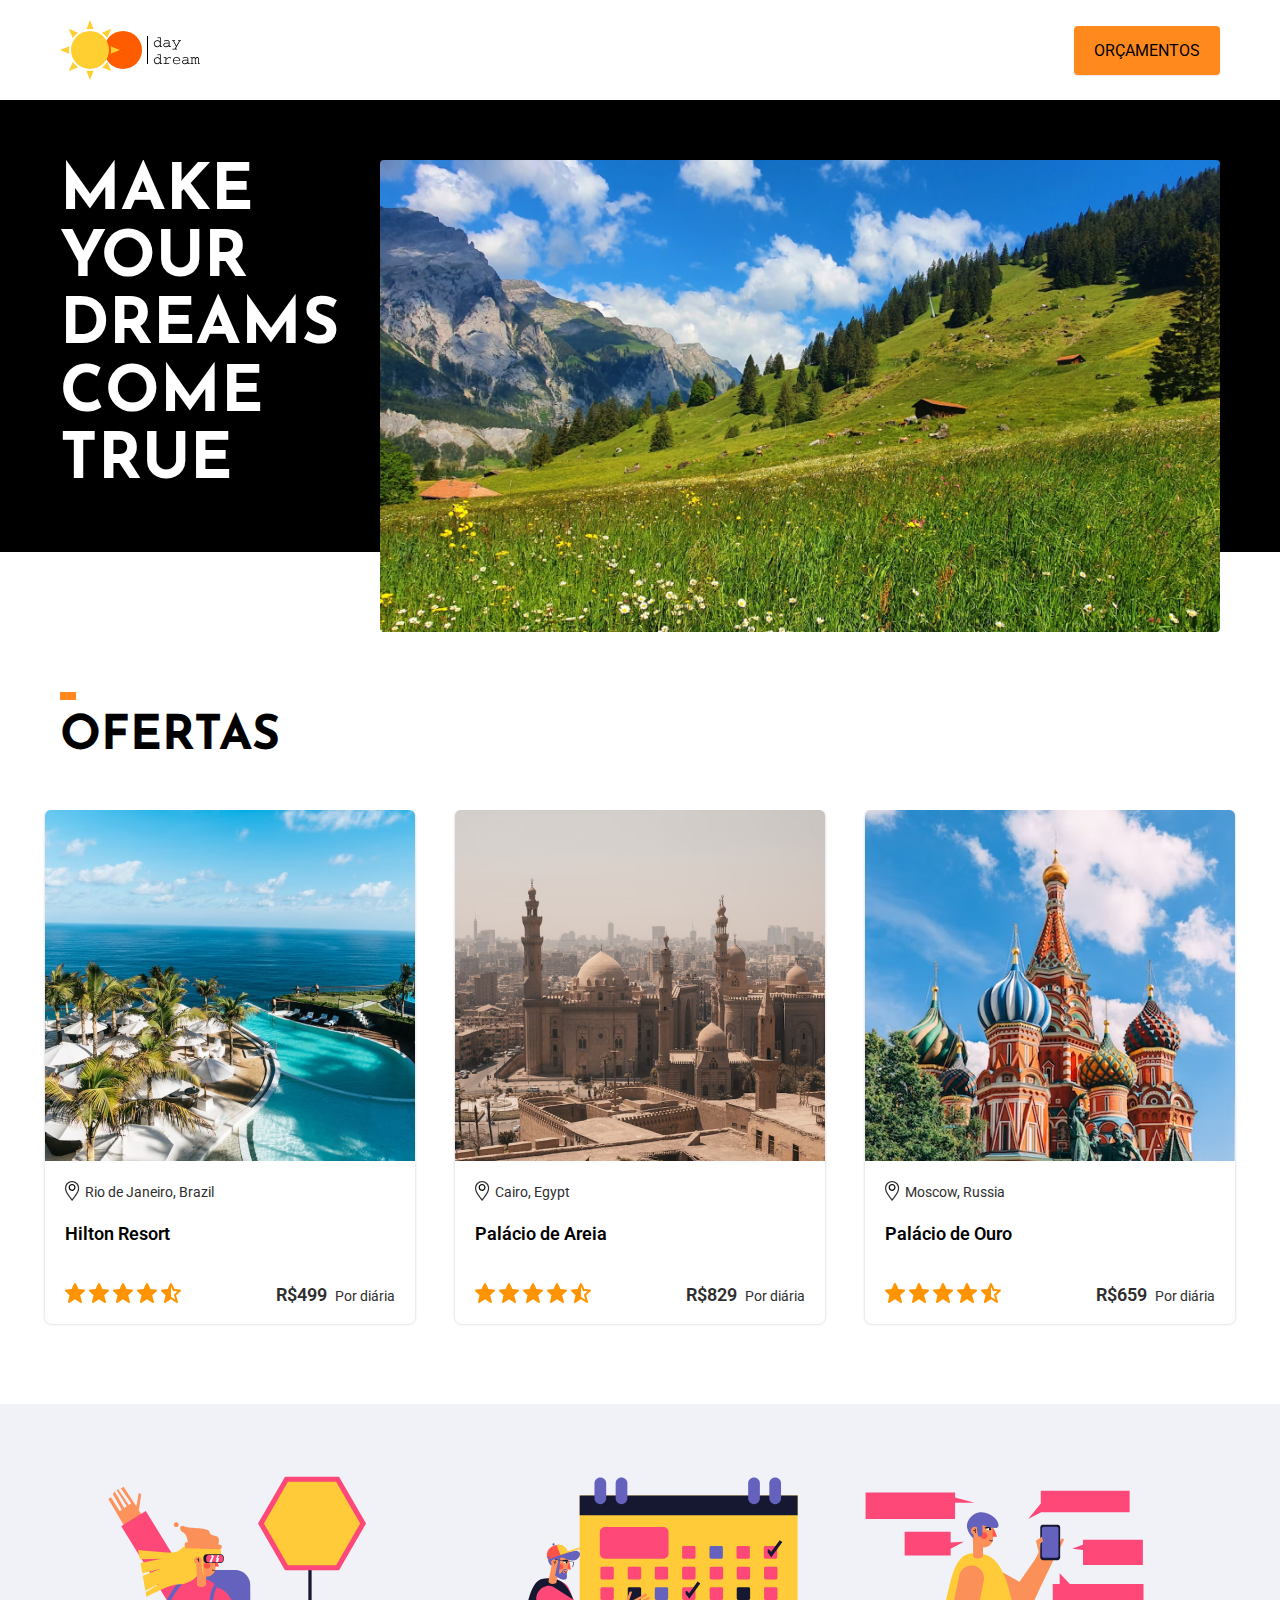
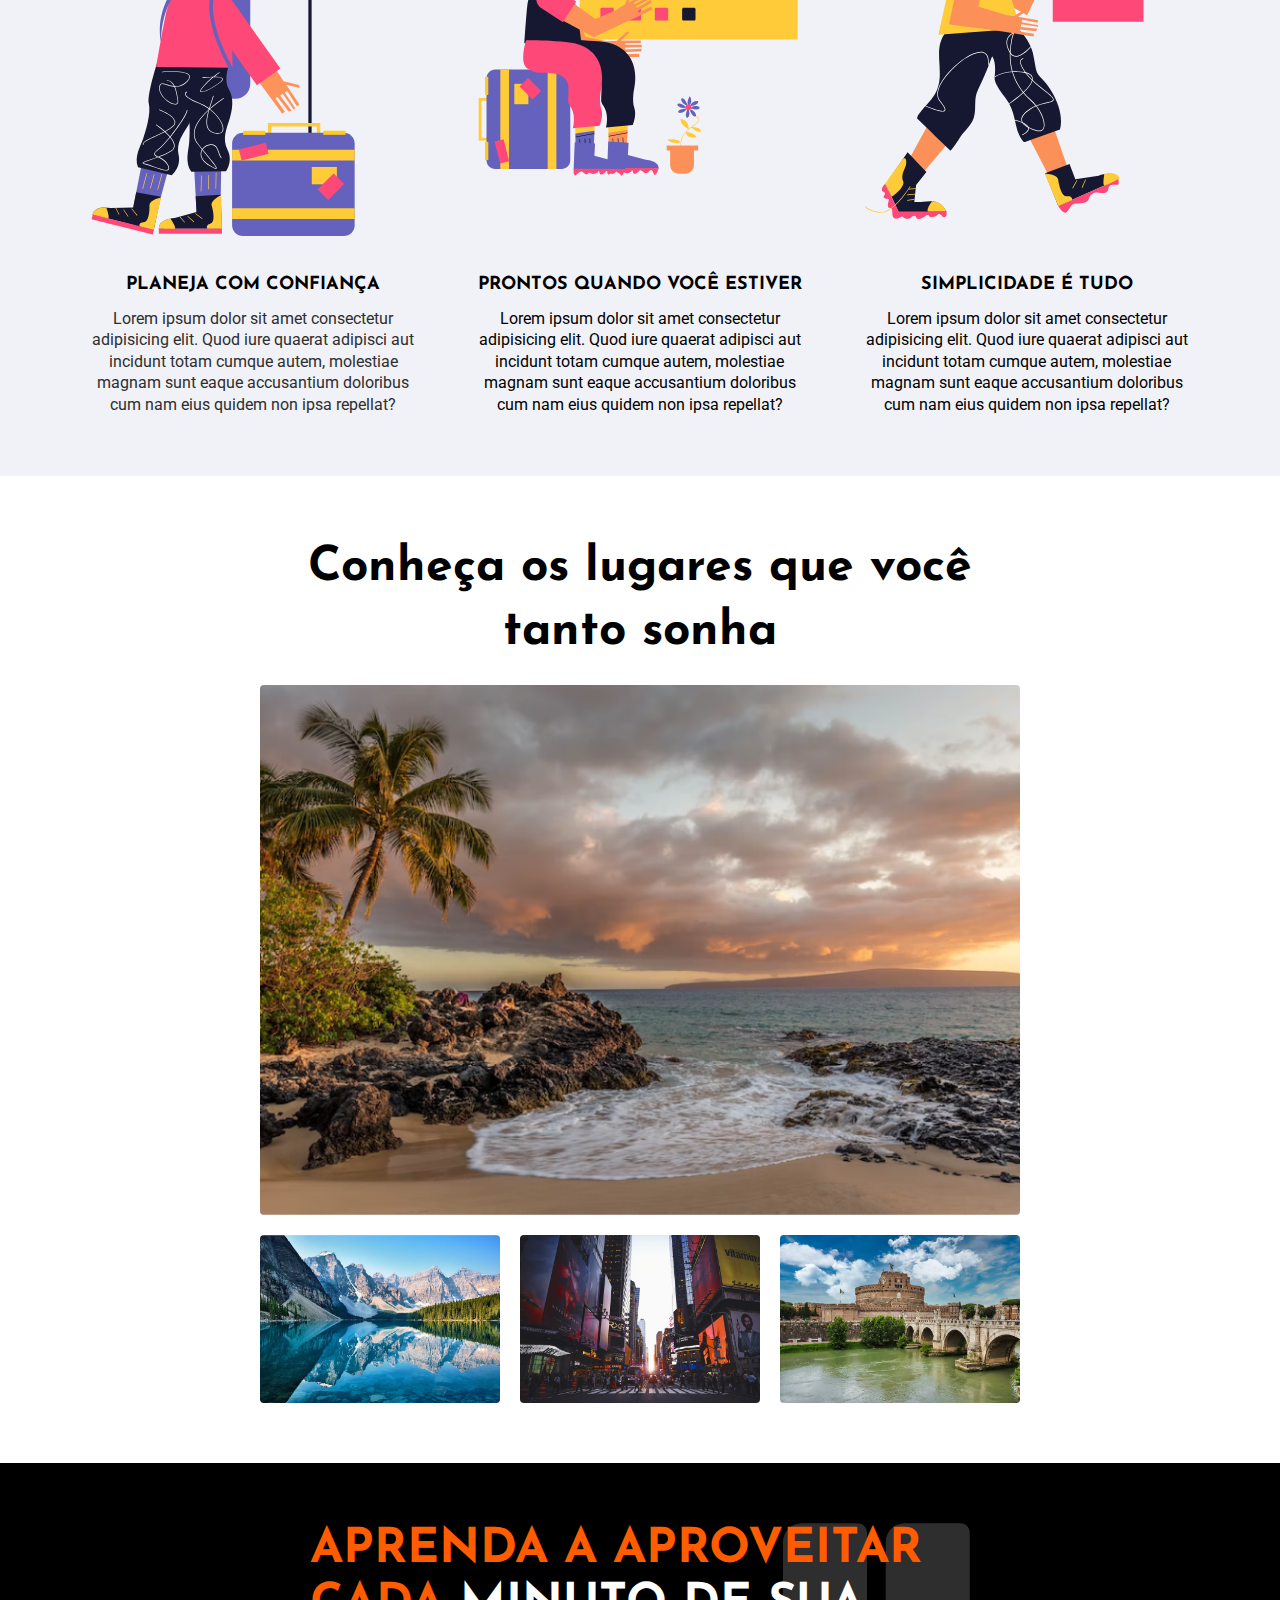
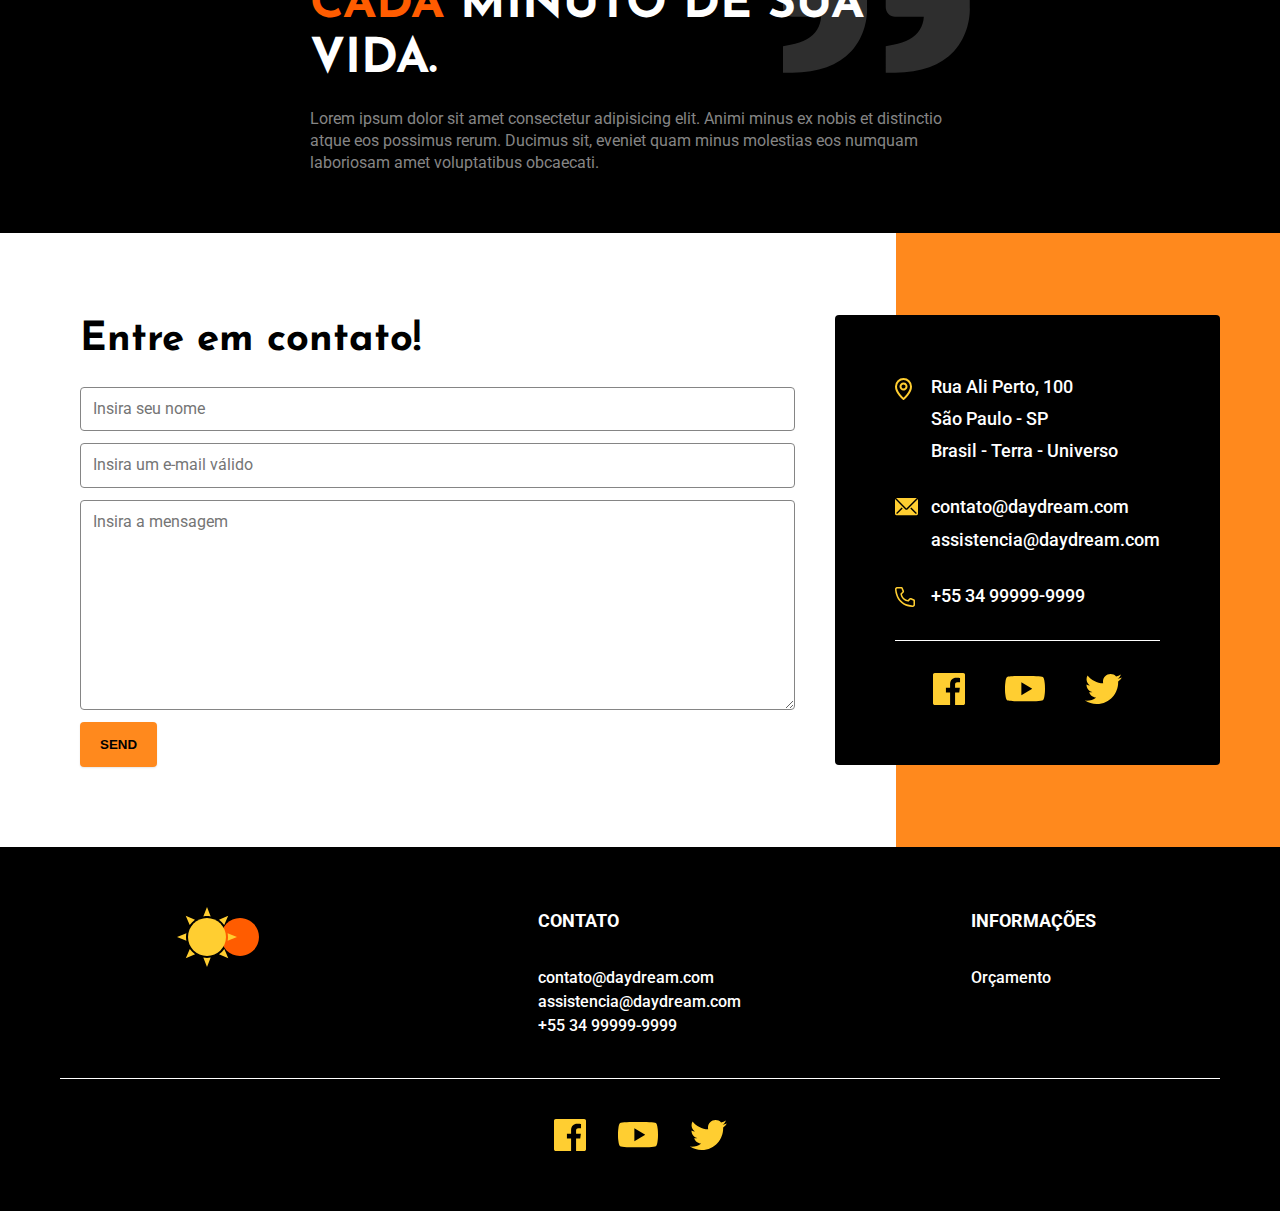
==== commit f6d104a0: "criação do js de galeria e de esconder o botao de orçamento" ====
--- a/index.html
+++ b/index.html
@@ -27,7 +27,7 @@
         <img src="./img/day-dream.svg" alt="Day Dream logo">
       </a>
 
-      <a href="./" class="botao">Orçamentos</a>
+      <a href="./orcamento.html" class="botao">Orçamentos</a>
     </div>
   </header>
 
@@ -46,36 +46,36 @@
   <article class="ofertas-lista">
     <h2 class="container ofertas">Ofertas</h2>
     <ul>
-      <a href="./">
+      <a href="./orcamento.html?produto=rio">
         <li class="oferta-card">
-          <img src="./img/fotos/foto-card.png" alt="Foto card">
+          <img src="./img/fotos/foto-card-1.png" alt="Foto card">
           <div class="card-conteudo">
             <span class="card-localizacao color-3">Rio de Janeiro, Brazil</span>
-            <p>Hilton barra Rio de Janeiro</p>
+            <p>Hilton Resort</p>
             <img class="card-stars" src="./img/icons/stars-rating.svg" alt="avaliacao">
             <p class="card-valor color-3">R$499 <span>Por diária</span></p>
           </div>
         </li>
       </a>
-      <a href="./">
+      <a href="./orcamento.html?produto=cairo">
         <li class="oferta-card">
-          <img src="./img/fotos/foto-card.png" alt="Foto card">
+          <img src="./img/fotos/foto-card-2.png" alt="Foto card">
           <div class="card-conteudo">
-            <span class="card-localizacao color-3">Rio de Janeiro, Brazil</span>
-            <p>Hilton barra Rio de Janeiro</p>
+            <span class="card-localizacao color-3">Cairo, Egypt</span>
+            <p>Palácio de Areia</p>
             <img class="card-stars" src="./img/icons/stars-rating.svg" alt="avaliacao">
-            <p class="card-valor color-3">R$499 <span>Por diária</span></p>
-          </div>
-        </li>
-      </a>
-      <a href="./">
+            <p class="card-valor color-3">R$829 <span>Por diária</span></p>
+          </div>
+        </li>
+      </a>
+      <a href="./orcamento.html?produto=moscow">
         <li class="oferta-card">
-          <img src="./img/fotos/foto-card.png" alt="Foto card">
+          <img src="./img/fotos/foto-card-3.png" alt="Foto card">
           <div class="card-conteudo">
-            <span class="card-localizacao color-3">Rio de Janeiro, Brazil</span>
-            <p>Hilton barra Rio de Janeiro</p>
+            <span class="card-localizacao color-3">Moscow, Russia</span>
+            <p>Palácio de Ouro</p>
             <img class="card-stars" src="./img/icons/stars-rating.svg" alt="avaliacao">
-            <p class="card-valor color-3">R$499 <span>Por diária</span></p>
+            <p class="card-valor color-3">R$659 <span>Por diária</span></p>
           </div>
         </li>
       </a>
@@ -182,7 +182,7 @@
         <div class="footer-informacoes">
           <h3>Informações</h3>
           <div>
-            <a href="./">Orçamento</a>
+            <a href="./orcamento.html">Orçamento</a>
           </div>
         </div>
       </div>
@@ -199,6 +199,7 @@
       </div>
     </div>
   </footer>
+  <script src="./js/script.js"></script>
 </body>
 
 </html>